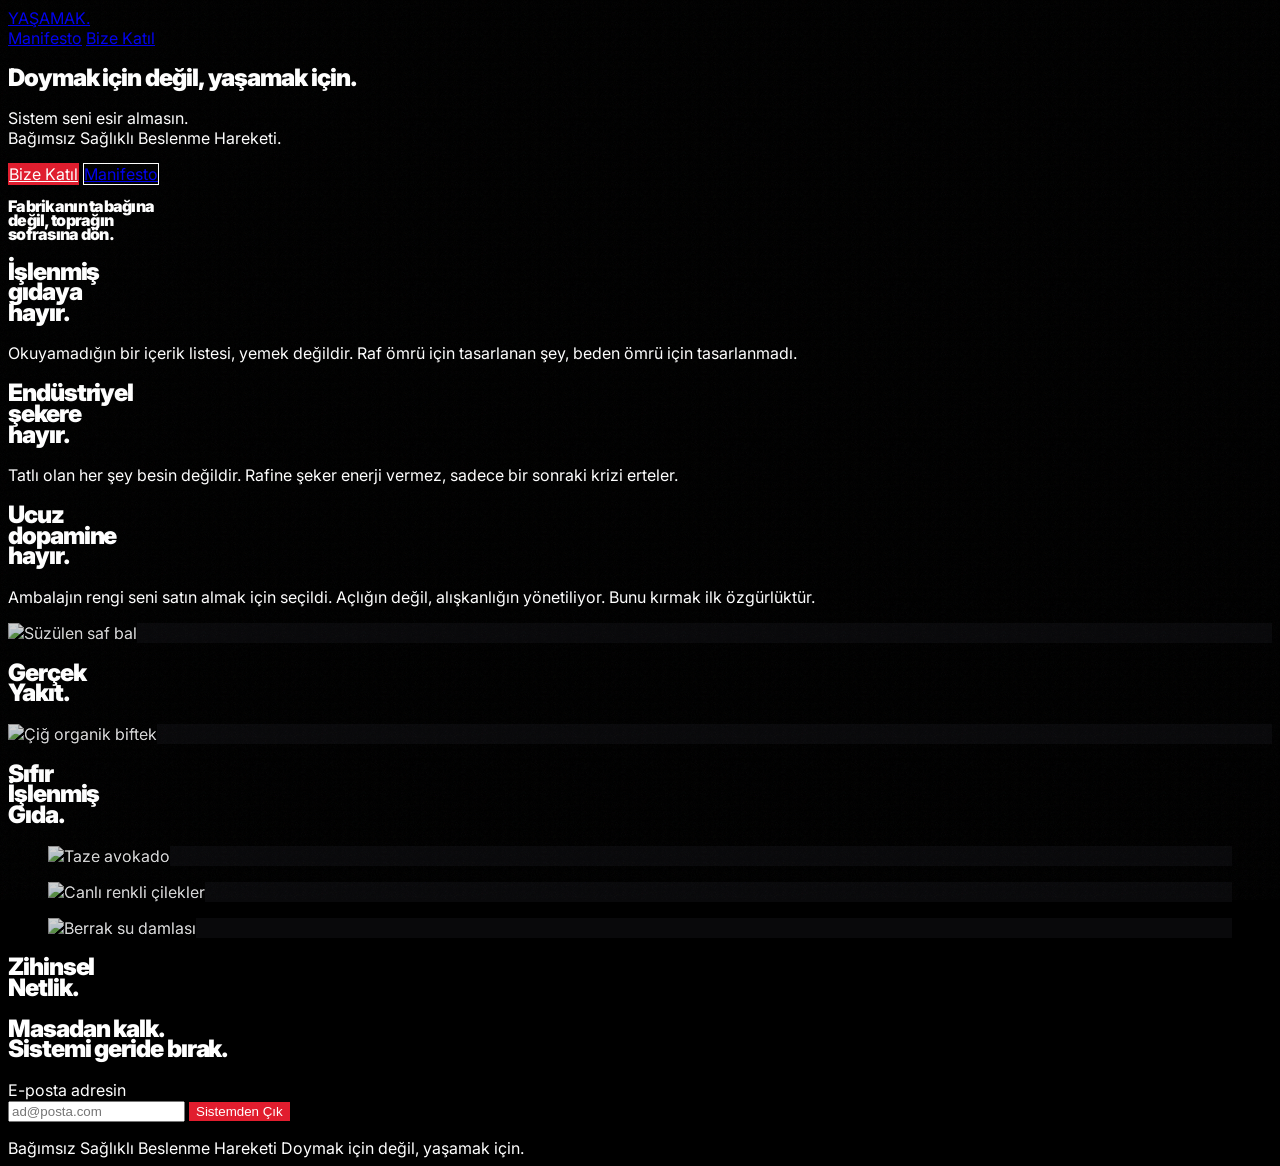
==== index.html @ e39e5e5e "Add files via upload" ====
<!DOCTYPE html>
<html lang="tr" class="scroll-smooth">
<head>
<meta charset="UTF-8">
<meta name="viewport" content="width=device-width, initial-scale=1">
<title>Doymak İçin Değil, Yaşamak İçin — Bağımsız Sağlıklı Beslenme Hareketi</title>
<meta name="description" content="Sistem seni esir almasın. Bağımsız Sağlıklı Beslenme Hareketi.">
<meta name="theme-color" content="#000000">
<script src="https://cdn.tailwindcss.com/3.4.17"></script>
<script src="https://cdnjs.cloudflare.com/ajax/libs/gsap/3.12.5/gsap.min.js"></script>
<script src="https://cdnjs.cloudflare.com/ajax/libs/gsap/3.12.5/ScrollTrigger.min.js"></script>
<script>
tailwind.config = { theme: { extend: {
  colors: { ink: '#000', line: '#18181b', blood: '#e11d2e' },
  fontFamily: { sans: ['Inter', 'system-ui', '-apple-system', 'Segoe UI', 'Helvetica Neue', 'Arial', 'sans-serif'] }
}}};
</script>
<link rel="preconnect" href="https://fonts.googleapis.com">
<link href="https://fonts.googleapis.com/css2?family=Inter:wght@400;500;800;900&display=swap" rel="stylesheet">
<style>
  html { background:#000; }
  body { background:#000; color:#fff; font-family:Inter,system-ui,sans-serif; -webkit-font-smoothing:antialiased; }
  ::selection { background:#e11d2e; color:#fff; }
  .display { font-weight:900; letter-spacing:-0.045em; line-height:.86; }
  .shot { filter:contrast(1.25) saturate(.6) brightness(.82); background:#09090b; }
  .shot-wrap { overflow:hidden; background:#09090b; }
  .btn { border:1px solid #fff; transition:background .2s,color .2s,border-color .2s; }
  .btn:hover { background:#fff; color:#000; }
  .btn-red { background:#e11d2e; border-color:#e11d2e; color:#fff; }
  .btn-red:hover { background:#fff; border-color:#fff; color:#000; }
  :focus-visible { outline:2px solid #e11d2e; outline-offset:3px; }
  .grain::after { content:""; position:fixed; inset:0; pointer-events:none; opacity:.05; z-index:50;
    background-image:url("data:image/svg+xml,%3Csvg xmlns='http://www.w3.org/2000/svg' width='160' height='160'%3E%3Cfilter id='n'%3E%3CfeTurbulence baseFrequency='.9' numOctaves='2'/%3E%3C/filter%3E%3Crect width='100%25' height='100%25' filter='url(%23n)'/%3E%3C/svg%3E"); }
  @media (prefers-reduced-motion:reduce){ html{scroll-behavior:auto} }
</style>
</head>
<body class="grain antialiased">

<header class="fixed top-0 inset-x-0 z-40 flex items-center justify-between px-5 md:px-10 py-5 mix-blend-difference">
  <a href="#top" class="font-black tracking-tighter text-lg">YAŞAMAK<span class="text-blood">.</span></a>
  <nav class="flex gap-6 text-sm font-medium tracking-wide">
    <a href="#manifesto" class="hover:text-blood transition-colors">Manifesto</a>
    <a href="#katil" class="hover:text-blood transition-colors">Bize Katıl</a>
  </nav>
</header>

<main id="top">

<!-- HERO -->
<section class="min-h-[100svh] flex flex-col justify-end px-5 md:px-10 pb-10 md:pb-16 pt-32 border-b border-line">
  <h1 class="display text-[17vw] md:text-[11.5vw] uppercase" aria-label="Doymak için değil, yaşamak için.">
    <span class="block overflow-hidden"><span class="hero-line block">Doymak</span></span>
    <span class="block overflow-hidden"><span class="hero-line block">için değil,</span></span>
    <span class="block overflow-hidden"><span class="hero-line block text-blood">yaşamak</span></span>
    <span class="block overflow-hidden"><span class="hero-line block">için.</span></span>
  </h1>
  <div class="mt-12 md:mt-16 grid md:grid-cols-12 gap-8 items-end hero-sub">
    <p class="md:col-span-6 text-lg md:text-2xl font-medium leading-tight tracking-tight text-zinc-300 max-w-xl">
      Sistem seni esir almasın.<br>Bağımsız Sağlıklı Beslenme Hareketi.
    </p>
    <div class="md:col-span-6 md:justify-self-end flex gap-3">
      <a href="#katil" class="btn btn-red px-7 py-4 text-sm font-bold tracking-wide">Bize Katıl</a>
      <a href="#manifesto" class="btn px-7 py-4 text-sm font-bold tracking-wide">Manifesto</a>
    </div>
  </div>
</section>

<!-- MANIFESTO -->
<section id="manifesto" class="px-5 md:px-10 py-24 md:py-40 border-b border-line">
  <p class="reveal display text-[11vw] md:text-[7vw] uppercase max-w-6xl">
    Fabrikanın tabağına<br>değil, toprağın<br>sofrasına dön.
  </p>

  <div class="mt-24 md:mt-40 grid md:grid-cols-3 border-t border-line">
    <article class="reveal py-10 md:pr-10 md:border-r border-line">
      <h2 class="display text-5xl md:text-6xl uppercase">İşlenmiş<br>gıdaya<br>hayır.</h2>
      <p class="mt-8 text-zinc-400 leading-relaxed max-w-sm">Okuyamadığın bir içerik listesi, yemek değildir. Raf ömrü için tasarlanan şey, beden ömrü için tasarlanmadı.</p>
    </article>
    <article class="reveal py-10 md:px-10 md:border-r border-t md:border-t-0 border-line">
      <h2 class="display text-5xl md:text-6xl uppercase">Endüstriyel<br>şekere<br>hayır.</h2>
      <p class="mt-8 text-zinc-400 leading-relaxed max-w-sm">Tatlı olan her şey besin değildir. Rafine şeker enerji vermez, sadece bir sonraki krizi erteler.</p>
    </article>
    <article class="reveal py-10 md:pl-10 border-t md:border-t-0 border-line">
      <h2 class="display text-5xl md:text-6xl uppercase">Ucuz<br>dopamine<br>hayır.</h2>
      <p class="mt-8 text-zinc-400 leading-relaxed max-w-sm">Ambalajın rengi seni satın almak için seçildi. Açlığın değil, alışkanlığın yönetiliyor. Bunu kırmak ilk özgürlüktür.</p>
    </article>
  </div>
</section>

<!-- GALLERY -->
<section aria-label="Galeri" class="border-b border-line overflow-hidden">

  <div class="gal relative h-[100svh] md:h-[120vh]">
    <div class="shot-wrap absolute inset-0"><img class="shot gal-img w-full h-[115%] object-cover" loading="lazy" alt="Süzülen saf bal" src="https://images.unsplash.com/photo-1587049352846-4a222e784d38?auto=format&fit=crop&w=2000&q=80"></div>
    <div class="absolute inset-0 bg-gradient-to-t from-black via-black/10 to-black/40"></div>
    <h2 class="gal-text display absolute left-5 md:left-10 bottom-10 md:bottom-16 text-[16vw] md:text-[10vw] uppercase">Gerçek<br>Yakıt.</h2>
  </div>

  <div class="gal relative h-[100svh] md:h-[120vh] border-t border-line">
    <div class="shot-wrap absolute inset-0"><img class="shot gal-img w-full h-[115%] object-cover" loading="lazy" alt="Çiğ organik biftek" src="https://images.unsplash.com/photo-1600891964092-4316c288032e?auto=format&fit=crop&w=2000&q=80"></div>
    <div class="absolute inset-0 bg-gradient-to-t from-black via-black/10 to-black/40"></div>
    <h2 class="gal-text display absolute right-5 md:right-10 bottom-10 md:bottom-16 text-right text-[16vw] md:text-[10vw] uppercase">Sıfır<br>İşlenmiş<br><span class="text-blood">Gıda.</span></h2>
  </div>

  <div class="grid md:grid-cols-3 border-t border-line">
    <figure class="shot-wrap relative h-[70svh] md:h-[90vh]">
      <img class="shot gal-img w-full h-[115%] object-cover" loading="lazy" alt="Taze avokado" src="https://images.unsplash.com/photo-1523049673857-eb18f1d7b578?auto=format&fit=crop&w=1200&q=80">
    </figure>
    <figure class="shot-wrap relative h-[70svh] md:h-[90vh] border-t md:border-t-0 md:border-x border-line">
      <img class="shot gal-img w-full h-[115%] object-cover" loading="lazy" alt="Canlı renkli çilekler" src="https://images.unsplash.com/photo-1464965911861-746a04b4bca6?auto=format&fit=crop&w=1200&q=80">
    </figure>
    <figure class="shot-wrap relative h-[70svh] md:h-[90vh] border-t md:border-t-0 border-line">
      <img class="shot gal-img w-full h-[115%] object-cover" loading="lazy" alt="Berrak su damlası" src="https://images.unsplash.com/photo-1548839140-29a749e1cf4d?auto=format&fit=crop&w=1200&q=80">
    </figure>
  </div>

  <div class="px-5 md:px-10 py-24 md:py-40 border-t border-line">
    <h2 class="reveal display text-[16vw] md:text-[10vw] uppercase">Zihinsel<br>Netlik<span class="text-blood">.</span></h2>
  </div>
</section>

<!-- JOIN -->
<section id="katil" class="px-5 md:px-10 py-24 md:py-44">
  <h2 class="reveal display text-[13vw] md:text-[8vw] uppercase max-w-5xl">Masadan kalk.<br>Sistemi geride bırak.</h2>
  <form id="join" class="reveal mt-16 md:mt-20 max-w-3xl" novalidate>
    <label for="email" class="block text-sm text-zinc-400 mb-3">E-posta adresin</label>
    <div class="flex flex-col md:flex-row border border-line focus-within:border-white transition-colors">
      <input id="email" name="email" type="email" required autocomplete="email" placeholder="ad@posta.com"
        class="flex-1 bg-black px-5 py-5 text-lg md:text-xl placeholder-zinc-700 outline-none min-w-0">
      <button type="submit" class="btn btn-red px-8 py-5 text-base font-black tracking-wide uppercase">Sistemden Çık</button>
    </div>
    <p id="msg" class="mt-4 text-sm min-h-[1.25rem] text-zinc-400" role="status" aria-live="polite"></p>
  </form>
</section>

</main>

<footer class="px-5 md:px-10 py-8 border-t border-line flex flex-col md:flex-row gap-2 justify-between text-sm text-zinc-500">
  <span>Bağımsız Sağlıklı Beslenme Hareketi</span>
  <span>Doymak için değil, yaşamak için.</span>
</footer>

<script>
(function () {
  var reduce = window.matchMedia('(prefers-reduced-motion: reduce)').matches;
  gsap.registerPlugin(ScrollTrigger);

  if (!reduce) {
    // Page-load moment: headline lines rise out of their masks
    gsap.set('.hero-line', { yPercent: 110 });
    gsap.set('.hero-sub', { opacity: 0, y: 24 });
    gsap.timeline({ defaults: { ease: 'power4.out' } })
      .to('.hero-line', { yPercent: 0, duration: 1.2, stagger: 0.12 })
      .to('.hero-sub', { opacity: 1, y: 0, duration: 0.9 }, '-=0.6');

    // Manifesto + form entrances
    gsap.utils.toArray('.reveal').forEach(function (el) {
      gsap.from(el, { opacity: 0, y: 60, duration: 1.1, ease: 'power3.out',
        scrollTrigger: { trigger: el, start: 'top 85%' } });
    });

    // Gallery: parallax on every image, clip-path reveal + floating text on big frames
    gsap.utils.toArray('.gal-img').forEach(function (img) {
      gsap.fromTo(img, { yPercent: -6 }, { yPercent: 6, ease: 'none',
        scrollTrigger: { trigger: img.parentElement, start: 'top bottom', end: 'bottom top', scrub: true } });
    });
    gsap.utils.toArray('.gal').forEach(function (g) {
      gsap.from(g.querySelector('.shot-wrap'), { clipPath: 'inset(18% 12% 18% 12%)', duration: 1.4, ease: 'power4.out',
        scrollTrigger: { trigger: g, start: 'top 75%' } });
      gsap.fromTo(g.querySelector('.gal-text'), { y: 140, opacity: 0 }, { y: -60, opacity: 1, ease: 'none',
        scrollTrigger: { trigger: g, start: 'top 40%', end: 'bottom 90%', scrub: 0.6 } });
    });
  }

  // Form (client-side only; wire to your endpoint, see comment)
  var form = document.getElementById('join'), msg = document.getElementById('msg'), email = document.getElementById('email');
  form.addEventListener('submit', function (e) {
    e.preventDefault();
    var v = email.value.trim();
    if (!/^[^\s@]+@[^\s@]+\.[^\s@]+$/.test(v)) {
      msg.style.color = '#e11d2e';
      msg.textContent = 'Geçerli bir e-posta adresi gir.';
      email.focus();
      return;
    }
    // TODO: send to your backend, e.g. fetch('https://formspree.io/f/XXXX', { method:'POST', headers:{'Accept':'application/json'}, body:new FormData(form) })
    msg.style.color = '#fff';
    msg.textContent = 'Kaydın alındı. Hareketin içindesin.';
    form.reset();
  });
})();
</script>
</body>
</html>
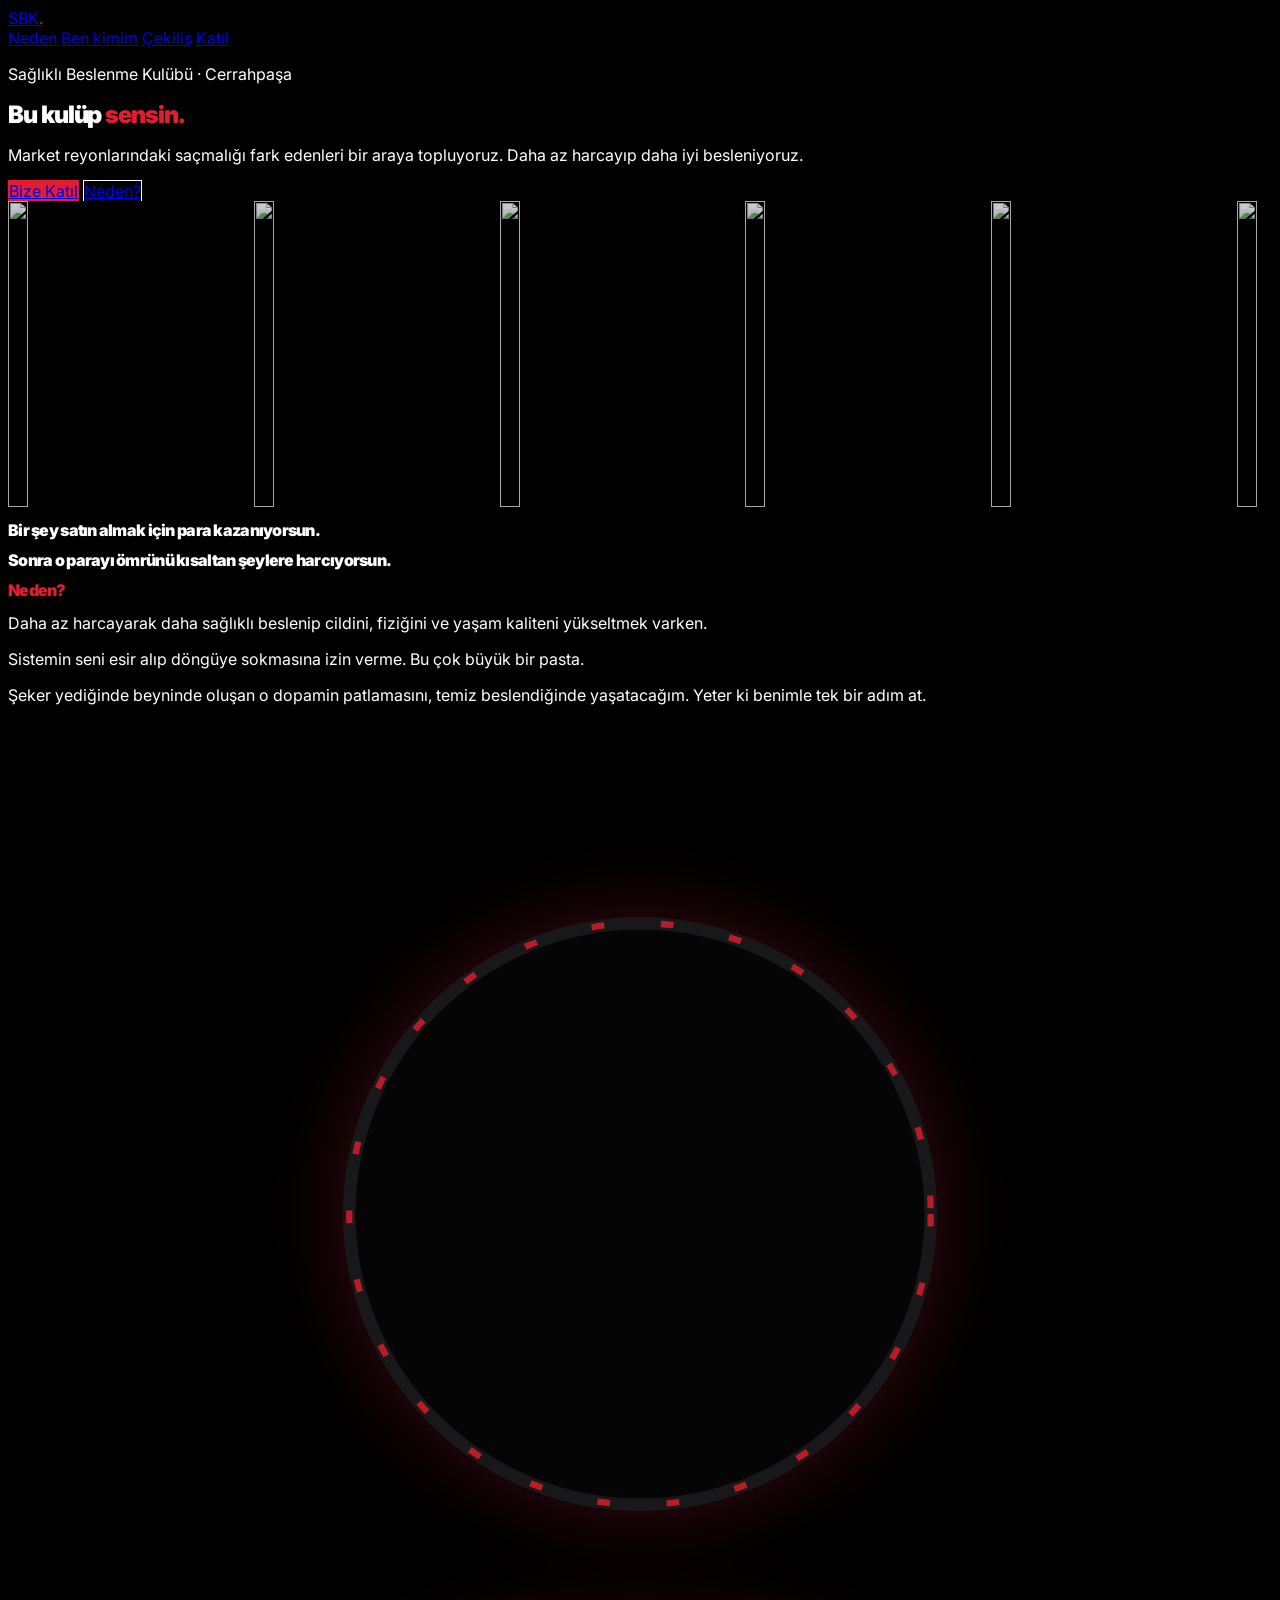
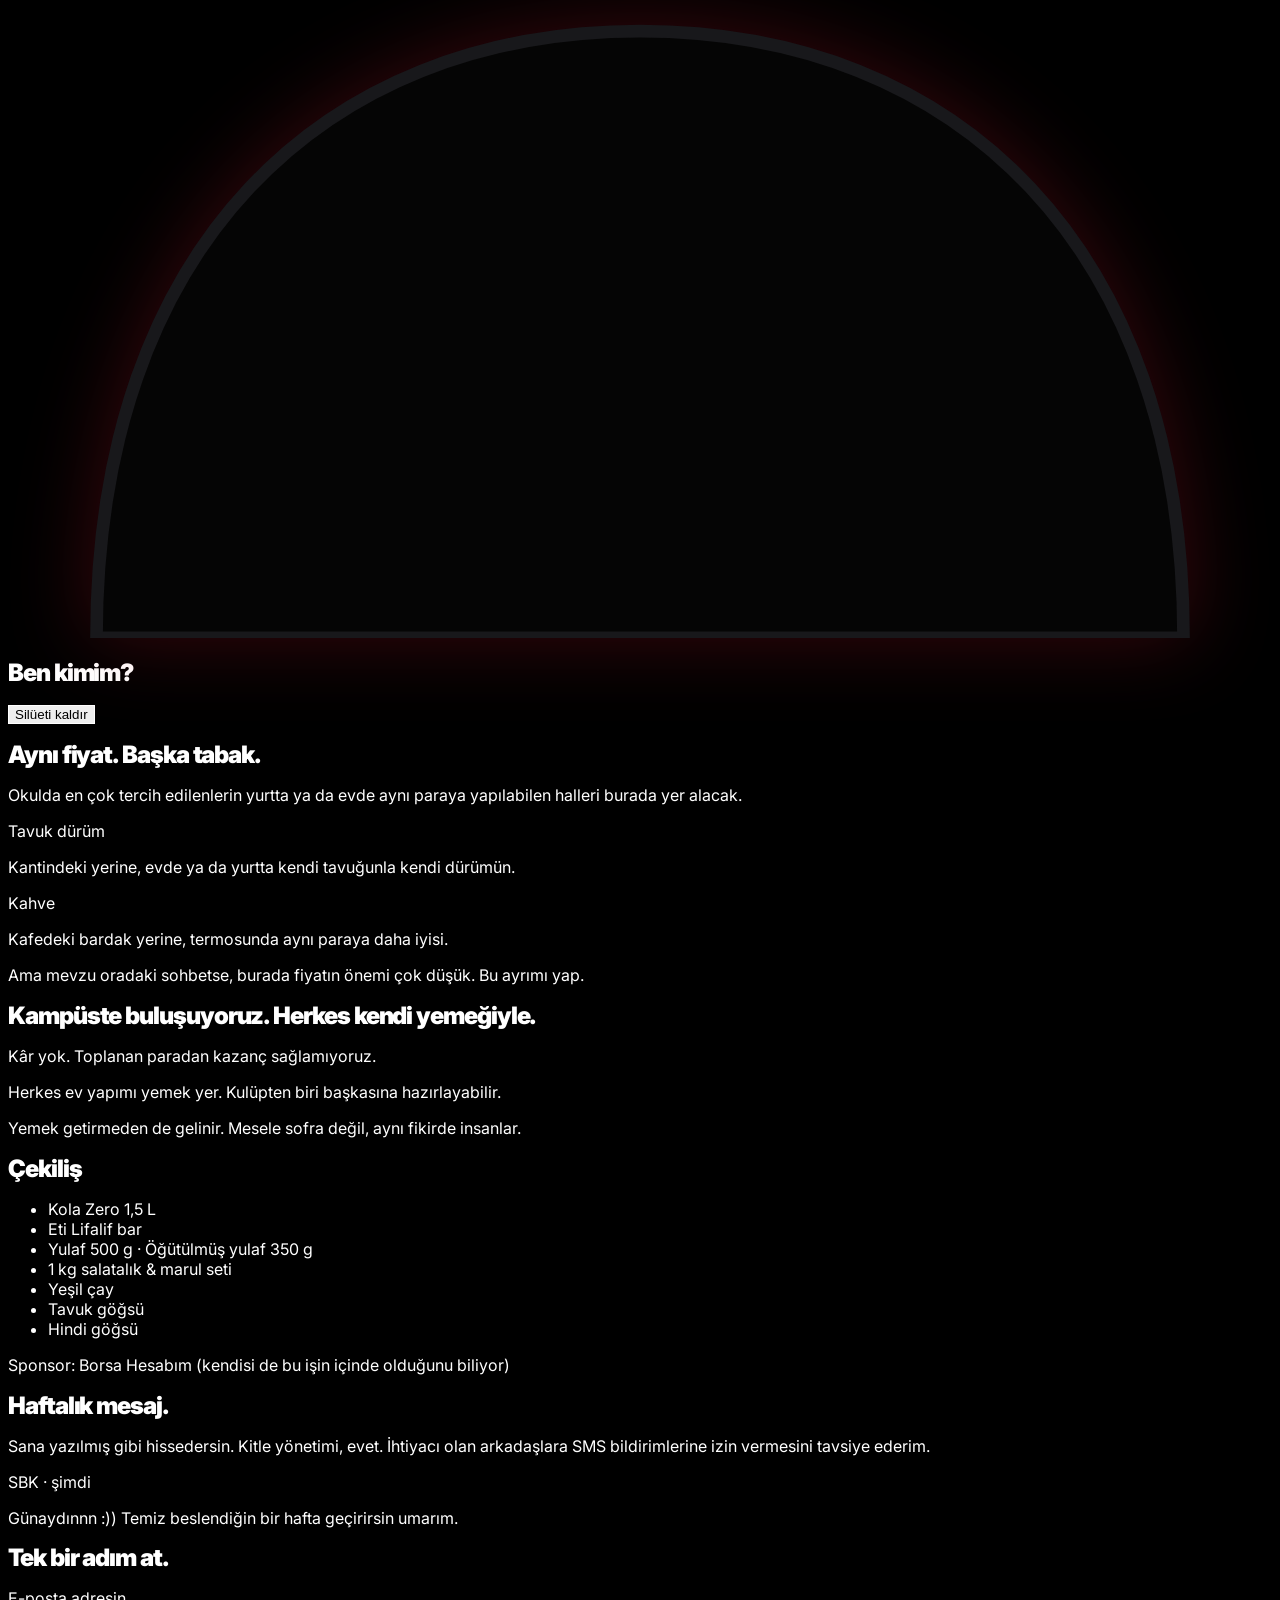
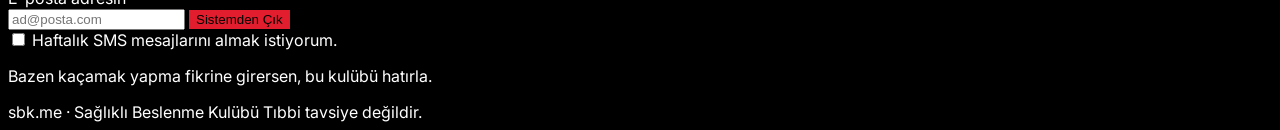
==== commit 086d6b84: "Add files via upload" ====
--- a/index.html
+++ b/index.html
@@ -3,190 +3,217 @@
 <head>
 <meta charset="UTF-8">
 <meta name="viewport" content="width=device-width, initial-scale=1">
-<title>Doymak İçin Değil, Yaşamak İçin — Bağımsız Sağlıklı Beslenme Hareketi</title>
-<meta name="description" content="Sistem seni esir almasın. Bağımsız Sağlıklı Beslenme Hareketi.">
+<title>SBK — Sağlıklı Beslenme Kulübü · Bu kulüp sensin</title>
+<meta name="description" content="Cerrahpaşa'da sağlıklı beslenen insanların kulübü. Market reyonlarındaki saçmalığı fark edenler burada buluşuyor.">
 <meta name="theme-color" content="#000000">
 <script src="https://cdn.tailwindcss.com/3.4.17"></script>
 <script src="https://cdnjs.cloudflare.com/ajax/libs/gsap/3.12.5/gsap.min.js"></script>
 <script src="https://cdnjs.cloudflare.com/ajax/libs/gsap/3.12.5/ScrollTrigger.min.js"></script>
-<script>
-tailwind.config = { theme: { extend: {
-  colors: { ink: '#000', line: '#18181b', blood: '#e11d2e' },
-  fontFamily: { sans: ['Inter', 'system-ui', '-apple-system', 'Segoe UI', 'Helvetica Neue', 'Arial', 'sans-serif'] }
-}}};
-</script>
 <link rel="preconnect" href="https://fonts.googleapis.com">
 <link href="https://fonts.googleapis.com/css2?family=Inter:wght@400;500;800;900&display=swap" rel="stylesheet">
 <style>
-  html { background:#000; }
-  body { background:#000; color:#fff; font-family:Inter,system-ui,sans-serif; -webkit-font-smoothing:antialiased; }
-  ::selection { background:#e11d2e; color:#fff; }
-  .display { font-weight:900; letter-spacing:-0.045em; line-height:.86; }
-  .shot { filter:contrast(1.25) saturate(.6) brightness(.82); background:#09090b; }
-  .shot-wrap { overflow:hidden; background:#09090b; }
-  .btn { border:1px solid #fff; transition:background .2s,color .2s,border-color .2s; }
-  .btn:hover { background:#fff; color:#000; }
-  .btn-red { background:#e11d2e; border-color:#e11d2e; color:#fff; }
-  .btn-red:hover { background:#fff; border-color:#fff; color:#000; }
-  :focus-visible { outline:2px solid #e11d2e; outline-offset:3px; }
-  .grain::after { content:""; position:fixed; inset:0; pointer-events:none; opacity:.05; z-index:50;
-    background-image:url("data:image/svg+xml,%3Csvg xmlns='http://www.w3.org/2000/svg' width='160' height='160'%3E%3Cfilter id='n'%3E%3CfeTurbulence baseFrequency='.9' numOctaves='2'/%3E%3C/filter%3E%3Crect width='100%25' height='100%25' filter='url(%23n)'/%3E%3C/svg%3E"); }
-  @media (prefers-reduced-motion:reduce){ html{scroll-behavior:auto} }
+  html,body{background:#000}
+  body{color:#fff;font-family:Inter,system-ui,-apple-system,"Segoe UI",Arial,sans-serif;-webkit-font-smoothing:antialiased}
+  ::selection{background:#e11d2e;color:#fff}
+  .display{font-weight:900;letter-spacing:-.045em;line-height:.88}
+  .bd{border-color:#18181b}
+  .shot{filter:contrast(1.25) saturate(.6) brightness(.8);background:#09090b}
+  .btn{border:1px solid #fff;transition:background .2s,color .2s,border-color .2s}
+  .btn:hover{background:#fff;color:#000}
+  .btn-red{background:#e11d2e;border-color:#e11d2e}
+  .btn-red:hover{background:#fff;border-color:#fff;color:#000}
+  :focus-visible{outline:2px solid #e11d2e;outline-offset:3px}
+  .belt{display:flex;width:max-content;animation:belt 48s linear infinite}
+  @keyframes belt{to{transform:translateX(-50%)}}
+  .belt img{height:34vh;width:auto;aspect-ratio:4/5;object-fit:cover;margin-right:1px}
+  .sil{filter:drop-shadow(0 0 40px rgba(225,29,46,.25));transition:filter .6s,opacity .6s}
+  .on .sil{filter:drop-shadow(0 0 60px rgba(225,29,46,.6))}
+  .secret{max-height:0;opacity:0;overflow:hidden;transition:max-height .9s ease,opacity .9s ease}
+  .on .secret{max-height:900px;opacity:1}
+  @media (prefers-reduced-motion:reduce){.belt{animation:none}html{scroll-behavior:auto}}
 </style>
 </head>
-<body class="grain antialiased">
+<body>
 
 <header class="fixed top-0 inset-x-0 z-40 flex items-center justify-between px-5 md:px-10 py-5 mix-blend-difference">
-  <a href="#top" class="font-black tracking-tighter text-lg">YAŞAMAK<span class="text-blood">.</span></a>
-  <nav class="flex gap-6 text-sm font-medium tracking-wide">
-    <a href="#manifesto" class="hover:text-blood transition-colors">Manifesto</a>
-    <a href="#katil" class="hover:text-blood transition-colors">Bize Katıl</a>
+  <a href="#top" class="font-black tracking-tighter text-lg">SBK<span style="color:#e11d2e">.</span></a>
+  <nav class="flex gap-5 md:gap-8 text-sm font-medium">
+    <a href="#neden" class="hover:text-[#e11d2e] transition-colors">Neden</a>
+    <a href="#kimim" class="hover:text-[#e11d2e] transition-colors">Ben kimim</a>
+    <a href="#cekilis" class="hover:text-[#e11d2e] transition-colors">Çekiliş</a>
+    <a href="#katil" class="hover:text-[#e11d2e] transition-colors">Katıl</a>
   </nav>
 </header>
 
 <main id="top">
 
 <!-- HERO -->
-<section class="min-h-[100svh] flex flex-col justify-end px-5 md:px-10 pb-10 md:pb-16 pt-32 border-b border-line">
-  <h1 class="display text-[17vw] md:text-[11.5vw] uppercase" aria-label="Doymak için değil, yaşamak için.">
-    <span class="block overflow-hidden"><span class="hero-line block">Doymak</span></span>
-    <span class="block overflow-hidden"><span class="hero-line block">için değil,</span></span>
-    <span class="block overflow-hidden"><span class="hero-line block text-blood">yaşamak</span></span>
-    <span class="block overflow-hidden"><span class="hero-line block">için.</span></span>
+<section class="min-h-[100svh] flex flex-col justify-end px-5 md:px-10 pt-32 pb-8 border-b bd">
+  <p class="text-zinc-400 text-base md:text-xl font-medium mb-6 hero-in">Sağlıklı Beslenme Kulübü · Cerrahpaşa</p>
+  <h1 class="display text-[19vw] md:text-[13vw] uppercase" aria-label="Bu kulüp sensin.">
+    <span class="block overflow-hidden"><span class="hl block">Bu kulüp</span></span>
+    <span class="block overflow-hidden"><span class="hl block" style="color:#e11d2e">sensin.</span></span>
   </h1>
-  <div class="mt-12 md:mt-16 grid md:grid-cols-12 gap-8 items-end hero-sub">
-    <p class="md:col-span-6 text-lg md:text-2xl font-medium leading-tight tracking-tight text-zinc-300 max-w-xl">
-      Sistem seni esir almasın.<br>Bağımsız Sağlıklı Beslenme Hareketi.
-    </p>
+  <div class="mt-10 md:mt-14 grid md:grid-cols-12 gap-8 items-end hero-in">
+    <p class="md:col-span-6 text-lg md:text-2xl font-medium leading-tight tracking-tight text-zinc-300 max-w-xl">Market reyonlarındaki saçmalığı fark edenleri bir araya topluyoruz. Daha az harcayıp daha iyi besleniyoruz.</p>
     <div class="md:col-span-6 md:justify-self-end flex gap-3">
-      <a href="#katil" class="btn btn-red px-7 py-4 text-sm font-bold tracking-wide">Bize Katıl</a>
-      <a href="#manifesto" class="btn px-7 py-4 text-sm font-bold tracking-wide">Manifesto</a>
-    </div>
-  </div>
-</section>
-
-<!-- MANIFESTO -->
-<section id="manifesto" class="px-5 md:px-10 py-24 md:py-40 border-b border-line">
-  <p class="reveal display text-[11vw] md:text-[7vw] uppercase max-w-6xl">
-    Fabrikanın tabağına<br>değil, toprağın<br>sofrasına dön.
-  </p>
-
-  <div class="mt-24 md:mt-40 grid md:grid-cols-3 border-t border-line">
-    <article class="reveal py-10 md:pr-10 md:border-r border-line">
-      <h2 class="display text-5xl md:text-6xl uppercase">İşlenmiş<br>gıdaya<br>hayır.</h2>
-      <p class="mt-8 text-zinc-400 leading-relaxed max-w-sm">Okuyamadığın bir içerik listesi, yemek değildir. Raf ömrü için tasarlanan şey, beden ömrü için tasarlanmadı.</p>
-    </article>
-    <article class="reveal py-10 md:px-10 md:border-r border-t md:border-t-0 border-line">
-      <h2 class="display text-5xl md:text-6xl uppercase">Endüstriyel<br>şekere<br>hayır.</h2>
-      <p class="mt-8 text-zinc-400 leading-relaxed max-w-sm">Tatlı olan her şey besin değildir. Rafine şeker enerji vermez, sadece bir sonraki krizi erteler.</p>
-    </article>
-    <article class="reveal py-10 md:pl-10 border-t md:border-t-0 border-line">
-      <h2 class="display text-5xl md:text-6xl uppercase">Ucuz<br>dopamine<br>hayır.</h2>
-      <p class="mt-8 text-zinc-400 leading-relaxed max-w-sm">Ambalajın rengi seni satın almak için seçildi. Açlığın değil, alışkanlığın yönetiliyor. Bunu kırmak ilk özgürlüktür.</p>
-    </article>
-  </div>
-</section>
-
-<!-- GALLERY -->
-<section aria-label="Galeri" class="border-b border-line overflow-hidden">
-
-  <div class="gal relative h-[100svh] md:h-[120vh]">
-    <div class="shot-wrap absolute inset-0"><img class="shot gal-img w-full h-[115%] object-cover" loading="lazy" alt="Süzülen saf bal" src="https://images.unsplash.com/photo-1587049352846-4a222e784d38?auto=format&fit=crop&w=2000&q=80"></div>
-    <div class="absolute inset-0 bg-gradient-to-t from-black via-black/10 to-black/40"></div>
-    <h2 class="gal-text display absolute left-5 md:left-10 bottom-10 md:bottom-16 text-[16vw] md:text-[10vw] uppercase">Gerçek<br>Yakıt.</h2>
-  </div>
-
-  <div class="gal relative h-[100svh] md:h-[120vh] border-t border-line">
-    <div class="shot-wrap absolute inset-0"><img class="shot gal-img w-full h-[115%] object-cover" loading="lazy" alt="Çiğ organik biftek" src="https://images.unsplash.com/photo-1600891964092-4316c288032e?auto=format&fit=crop&w=2000&q=80"></div>
-    <div class="absolute inset-0 bg-gradient-to-t from-black via-black/10 to-black/40"></div>
-    <h2 class="gal-text display absolute right-5 md:right-10 bottom-10 md:bottom-16 text-right text-[16vw] md:text-[10vw] uppercase">Sıfır<br>İşlenmiş<br><span class="text-blood">Gıda.</span></h2>
-  </div>
-
-  <div class="grid md:grid-cols-3 border-t border-line">
-    <figure class="shot-wrap relative h-[70svh] md:h-[90vh]">
-      <img class="shot gal-img w-full h-[115%] object-cover" loading="lazy" alt="Taze avokado" src="https://images.unsplash.com/photo-1523049673857-eb18f1d7b578?auto=format&fit=crop&w=1200&q=80">
-    </figure>
-    <figure class="shot-wrap relative h-[70svh] md:h-[90vh] border-t md:border-t-0 md:border-x border-line">
-      <img class="shot gal-img w-full h-[115%] object-cover" loading="lazy" alt="Canlı renkli çilekler" src="https://images.unsplash.com/photo-1464965911861-746a04b4bca6?auto=format&fit=crop&w=1200&q=80">
-    </figure>
-    <figure class="shot-wrap relative h-[70svh] md:h-[90vh] border-t md:border-t-0 border-line">
-      <img class="shot gal-img w-full h-[115%] object-cover" loading="lazy" alt="Berrak su damlası" src="https://images.unsplash.com/photo-1548839140-29a749e1cf4d?auto=format&fit=crop&w=1200&q=80">
-    </figure>
-  </div>
-
-  <div class="px-5 md:px-10 py-24 md:py-40 border-t border-line">
-    <h2 class="reveal display text-[16vw] md:text-[10vw] uppercase">Zihinsel<br>Netlik<span class="text-blood">.</span></h2>
-  </div>
-</section>
-
-<!-- JOIN -->
+      <a href="#katil" class="btn btn-red px-7 py-4 text-sm font-bold">Bize Katıl</a>
+      <a href="#neden" class="btn px-7 py-4 text-sm font-bold">Neden?</a>
+    </div>
+  </div>
+</section>
+
+<!-- BELT: sağlıklı şeyler gelip geçer -->
+<section aria-hidden="true" class="overflow-hidden border-b bd">
+  <div class="belt">
+    <script>
+      (function(){
+        var u=["photo-1587049352846-4a222e784d38","photo-1523049673857-eb18f1d7b578","photo-1464965911861-746a04b4bca6","photo-1600891964092-4316c288032e","photo-1548839140-29a749e1cf4d"];
+        var h="";for(var i=0;i<2;i++)u.forEach(function(x){h+='<img class="shot" loading="lazy" alt="" src="https://images.unsplash.com/'+x+'?auto=format&fit=crop&w=600&q=70">'});
+        document.currentScript.insertAdjacentHTML("afterend",h+h);
+      })();
+    </script>
+  </div>
+</section>
+
+<!-- NEDEN -->
+<section id="neden" class="px-5 md:px-10 py-24 md:py-40 border-b bd">
+  <div class="max-w-6xl space-y-10 md:space-y-16">
+    <p class="rv display text-[10vw] md:text-[6vw] uppercase">Bir şey satın almak için para kazanıyorsun.</p>
+    <p class="rv display text-[10vw] md:text-[6vw] uppercase text-zinc-500">Sonra o parayı ömrünü kısaltan şeylere harcıyorsun.</p>
+    <p class="rv display text-[22vw] md:text-[14vw] uppercase" style="color:#e11d2e">Neden?</p>
+  </div>
+  <div class="mt-24 md:mt-36 grid md:grid-cols-12 gap-10 border-t bd pt-10">
+    <p class="rv md:col-span-6 text-xl md:text-3xl font-bold tracking-tight leading-tight">Daha az harcayarak daha sağlıklı beslenip cildini, fiziğini ve yaşam kaliteni yükseltmek varken.</p>
+    <div class="rv md:col-span-5 md:col-start-8 text-zinc-400 leading-relaxed space-y-5">
+      <p>Sistemin seni esir alıp döngüye sokmasına izin verme. Bu çok büyük bir pasta.</p>
+      <p>Şeker yediğinde beyninde oluşan o dopamin patlamasını, temiz beslendiğinde yaşatacağım. Yeter ki benimle tek bir adım at.</p>
+    </div>
+  </div>
+</section>
+
+<!-- BEN KİMİM -->
+<section id="kimim" class="px-5 md:px-10 py-24 md:py-40 border-b bd">
+  <div id="who" class="grid md:grid-cols-12 gap-10 items-center">
+    <div class="md:col-span-5">
+      <svg class="sil w-full max-w-sm mx-auto" viewBox="0 0 200 240" role="img" aria-label="Silüet">
+        <circle cx="100" cy="78" r="46" fill="#050505" stroke="#18181b" stroke-width="2"/>
+        <path d="M14 240c0-62 36-96 86-96s86 34 86 96z" fill="#050505" stroke="#18181b" stroke-width="2"/>
+        <circle cx="100" cy="78" r="46" fill="none" stroke="#e11d2e" stroke-width="1" stroke-dasharray="2 9" opacity=".8"/>
+      </svg>
+    </div>
+    <div class="md:col-span-7">
+      <h2 class="display text-[16vw] md:text-[8vw] uppercase">Ben kimim?</h2>
+      <button id="whoBtn" aria-expanded="false" aria-controls="secret" class="btn mt-8 px-7 py-4 text-sm font-bold">Silüeti kaldır</button>
+      <div id="secret" class="secret">
+        <div class="pt-10 space-y-6 max-w-xl">
+          <p class="text-2xl md:text-4xl font-black tracking-tight leading-tight">Önemi yok. Ben sen, o. Bu kulüp sensin.</p>
+          <p class="text-zinc-400 leading-relaxed">Ben PT, diyetisyen ya da doktor değilim (belki). İsmimin bu kulüpte önemi yok. Bugün SBK bir isim, ama fikir her zaman kalacak; tıpkı mezun olduktan sonra da seninle kalacağı gibi.</p>
+          <div class="grid grid-cols-2 border-t bd pt-6 gap-6 text-sm">
+            <div><p class="font-bold mb-2">Yaptığımız</p><p class="text-zinc-400 leading-relaxed">Site, sosyal medya, öğrenci işleri, organizasyon ve sponsorluk: hepsi tek kişide. Buluşturmak, hatırlatmak, çekiliş yapmak.</p></div>
+            <div><p class="font-bold mb-2">Yapmadığımız</p><p class="text-zinc-400 leading-relaxed">Diyet listesi satmak, reçete yazmak, tıbbi tavsiye vermek. Fikir paylaşıyoruz, tedavi değil.</p></div>
+          </div>
+        </div>
+      </div>
+    </div>
+  </div>
+</section>
+
+<!-- FİYAT AYRIMI -->
+<section class="px-5 md:px-10 py-24 md:py-40 border-b bd">
+  <h2 class="rv display text-[12vw] md:text-[7vw] uppercase max-w-5xl">Aynı fiyat. Başka tabak.</h2>
+  <p class="rv mt-8 text-zinc-400 text-lg max-w-xl leading-relaxed">Okulda en çok tercih edilenlerin yurtta ya da evde aynı paraya yapılabilen halleri burada yer alacak.</p>
+  <div class="mt-16 border-t bd">
+    <div class="rv grid grid-cols-12 gap-4 py-8 border-b bd items-baseline"><p class="col-span-12 md:col-span-3 text-3xl md:text-5xl font-black tracking-tighter">Tavuk dürüm</p><p class="col-span-12 md:col-span-9 text-zinc-400 md:text-xl">Kantindeki yerine, evde ya da yurtta kendi tavuğunla kendi dürümün.</p></div>
+    <div class="rv grid grid-cols-12 gap-4 py-8 border-b bd items-baseline"><p class="col-span-12 md:col-span-3 text-3xl md:text-5xl font-black tracking-tighter">Kahve</p><p class="col-span-12 md:col-span-9 text-zinc-400 md:text-xl">Kafedeki bardak yerine, termosunda aynı paraya daha iyisi.</p></div>
+  </div>
+  <p class="rv mt-12 text-xl md:text-3xl font-bold tracking-tight max-w-3xl leading-tight">Ama mevzu oradaki sohbetse, burada fiyatın önemi çok düşük. <span class="text-zinc-500">Bu ayrımı yap.</span></p>
+</section>
+
+<!-- ETKİNLİK -->
+<section class="px-5 md:px-10 py-24 md:py-40 border-b bd">
+  <h2 class="rv display text-[12vw] md:text-[7vw] uppercase max-w-5xl">Kampüste buluşuyoruz. Herkes kendi yemeğiyle.</h2>
+  <div class="mt-14 grid md:grid-cols-3 border-t bd">
+    <p class="rv py-8 md:pr-8 md:border-r bd text-zinc-300 leading-relaxed">Kâr yok. Toplanan paradan kazanç sağlamıyoruz.</p>
+    <p class="rv py-8 md:px-8 md:border-r bd border-t md:border-t-0 text-zinc-300 leading-relaxed">Herkes ev yapımı yemek yer. Kulüpten biri başkasına hazırlayabilir.</p>
+    <p class="rv py-8 md:pl-8 border-t md:border-t-0 bd text-zinc-300 leading-relaxed">Yemek getirmeden de gelinir. Mesele sofra değil, aynı fikirde insanlar.</p>
+  </div>
+</section>
+
+<!-- ÇEKİLİŞ -->
+<section id="cekilis" class="px-5 md:px-10 py-24 md:py-40 border-b bd">
+  <h2 class="rv display text-[20vw] md:text-[11vw] uppercase">Çekiliş</h2>
+  <ul class="mt-14 border-t bd text-2xl md:text-4xl font-black tracking-tighter">
+    <li class="rv py-5 border-b bd">Kola Zero 1,5 L</li>
+    <li class="rv py-5 border-b bd">Eti Lifalif bar</li>
+    <li class="rv py-5 border-b bd">Yulaf 500 g · Öğütülmüş yulaf 350 g</li>
+    <li class="rv py-5 border-b bd">1 kg salatalık &amp; marul seti</li>
+    <li class="rv py-5 border-b bd">Yeşil çay</li>
+    <li class="rv py-5 border-b bd">Tavuk göğsü</li>
+    <li class="rv py-5 border-b bd">Hindi göğsü</li>
+  </ul>
+  <p class="rv mt-10 text-zinc-400">Sponsor: <span class="text-white font-bold">Borsa Hesabım</span> <span class="text-zinc-600">(kendisi de bu işin içinde olduğunu biliyor)</span></p>
+</section>
+
+<!-- SMS -->
+<section class="px-5 md:px-10 py-24 md:py-40 border-b bd">
+  <div class="grid md:grid-cols-12 gap-12 items-start">
+    <div class="md:col-span-6">
+      <h2 class="rv display text-[12vw] md:text-[6.5vw] uppercase">Haftalık mesaj.</h2>
+      <p class="rv mt-8 text-zinc-400 leading-relaxed max-w-md">Sana yazılmış gibi hissedersin. Kitle yönetimi, evet. İhtiyacı olan arkadaşlara SMS bildirimlerine izin vermesini tavsiye ederim.</p>
+    </div>
+    <div class="rv md:col-span-5 md:col-start-8 border bd p-6 md:p-8">
+      <p class="text-zinc-500 text-sm mb-4">SBK · şimdi</p>
+      <p id="sms" class="text-xl md:text-2xl font-bold tracking-tight leading-snug">Günaydınnn :)) Temiz beslendiğin bir hafta geçirirsin umarım.<span class="inline-block w-[2px] h-6 align-middle ml-1 animate-pulse" style="background:#e11d2e"></span></p>
+    </div>
+  </div>
+</section>
+
+<!-- KATIL -->
 <section id="katil" class="px-5 md:px-10 py-24 md:py-44">
-  <h2 class="reveal display text-[13vw] md:text-[8vw] uppercase max-w-5xl">Masadan kalk.<br>Sistemi geride bırak.</h2>
-  <form id="join" class="reveal mt-16 md:mt-20 max-w-3xl" novalidate>
+  <h2 class="rv display text-[13vw] md:text-[8vw] uppercase max-w-5xl">Tek bir adım at.</h2>
+  <form id="join" class="rv mt-16 max-w-3xl" novalidate>
     <label for="email" class="block text-sm text-zinc-400 mb-3">E-posta adresin</label>
-    <div class="flex flex-col md:flex-row border border-line focus-within:border-white transition-colors">
-      <input id="email" name="email" type="email" required autocomplete="email" placeholder="ad@posta.com"
-        class="flex-1 bg-black px-5 py-5 text-lg md:text-xl placeholder-zinc-700 outline-none min-w-0">
-      <button type="submit" class="btn btn-red px-8 py-5 text-base font-black tracking-wide uppercase">Sistemden Çık</button>
-    </div>
+    <div class="flex flex-col md:flex-row border bd focus-within:border-white transition-colors">
+      <input id="email" name="email" type="email" required autocomplete="email" placeholder="ad@posta.com" class="flex-1 bg-black px-5 py-5 text-lg md:text-xl placeholder-zinc-700 outline-none min-w-0">
+      <button type="submit" class="btn btn-red px-8 py-5 text-base font-black uppercase">Sistemden Çık</button>
+    </div>
+    <label class="mt-4 flex gap-3 items-start text-sm text-zinc-400 cursor-pointer"><input type="checkbox" name="sms" class="mt-1 accent-[#e11d2e]"> Haftalık SMS mesajlarını almak istiyorum.</label>
     <p id="msg" class="mt-4 text-sm min-h-[1.25rem] text-zinc-400" role="status" aria-live="polite"></p>
   </form>
-</section>
-
+  <p class="rv mt-16 text-zinc-500 max-w-xl leading-relaxed">Bazen kaçamak yapma fikrine girersen, bu kulübü hatırla.</p>
+</section>
 </main>
 
-<footer class="px-5 md:px-10 py-8 border-t border-line flex flex-col md:flex-row gap-2 justify-between text-sm text-zinc-500">
-  <span>Bağımsız Sağlıklı Beslenme Hareketi</span>
-  <span>Doymak için değil, yaşamak için.</span>
+<footer class="px-5 md:px-10 py-8 border-t bd flex flex-col md:flex-row gap-2 justify-between text-sm text-zinc-500">
+  <span>sbk.me · Sağlıklı Beslenme Kulübü</span>
+  <span>Tıbbi tavsiye değildir.</span>
 </footer>
 
 <script>
-(function () {
-  var reduce = window.matchMedia('(prefers-reduced-motion: reduce)').matches;
+(function(){
+  var reduce=matchMedia('(prefers-reduced-motion: reduce)').matches;
   gsap.registerPlugin(ScrollTrigger);
-
-  if (!reduce) {
-    // Page-load moment: headline lines rise out of their masks
-    gsap.set('.hero-line', { yPercent: 110 });
-    gsap.set('.hero-sub', { opacity: 0, y: 24 });
-    gsap.timeline({ defaults: { ease: 'power4.out' } })
-      .to('.hero-line', { yPercent: 0, duration: 1.2, stagger: 0.12 })
-      .to('.hero-sub', { opacity: 1, y: 0, duration: 0.9 }, '-=0.6');
-
-    // Manifesto + form entrances
-    gsap.utils.toArray('.reveal').forEach(function (el) {
-      gsap.from(el, { opacity: 0, y: 60, duration: 1.1, ease: 'power3.out',
-        scrollTrigger: { trigger: el, start: 'top 85%' } });
-    });
-
-    // Gallery: parallax on every image, clip-path reveal + floating text on big frames
-    gsap.utils.toArray('.gal-img').forEach(function (img) {
-      gsap.fromTo(img, { yPercent: -6 }, { yPercent: 6, ease: 'none',
-        scrollTrigger: { trigger: img.parentElement, start: 'top bottom', end: 'bottom top', scrub: true } });
-    });
-    gsap.utils.toArray('.gal').forEach(function (g) {
-      gsap.from(g.querySelector('.shot-wrap'), { clipPath: 'inset(18% 12% 18% 12%)', duration: 1.4, ease: 'power4.out',
-        scrollTrigger: { trigger: g, start: 'top 75%' } });
-      gsap.fromTo(g.querySelector('.gal-text'), { y: 140, opacity: 0 }, { y: -60, opacity: 1, ease: 'none',
-        scrollTrigger: { trigger: g, start: 'top 40%', end: 'bottom 90%', scrub: 0.6 } });
+  if(!reduce){
+    gsap.set('.hl',{yPercent:110});gsap.set('.hero-in',{opacity:0,y:24});
+    gsap.timeline({defaults:{ease:'power4.out'}}).to('.hl',{yPercent:0,duration:1.2,stagger:.14}).to('.hero-in',{opacity:1,y:0,duration:.9,stagger:.12},'-=.6');
+    gsap.utils.toArray('.rv').forEach(function(el){
+      gsap.from(el,{opacity:0,y:50,duration:1,ease:'power3.out',scrollTrigger:{trigger:el,start:'top 88%'}});
     });
   }
-
-  // Form (client-side only; wire to your endpoint, see comment)
-  var form = document.getElementById('join'), msg = document.getElementById('msg'), email = document.getElementById('email');
-  form.addEventListener('submit', function (e) {
-    e.preventDefault();
-    var v = email.value.trim();
-    if (!/^[^\s@]+@[^\s@]+\.[^\s@]+$/.test(v)) {
-      msg.style.color = '#e11d2e';
-      msg.textContent = 'Geçerli bir e-posta adresi gir.';
-      email.focus();
-      return;
-    }
-    // TODO: send to your backend, e.g. fetch('https://formspree.io/f/XXXX', { method:'POST', headers:{'Accept':'application/json'}, body:new FormData(form) })
-    msg.style.color = '#fff';
-    msg.textContent = 'Kaydın alındı. Hareketin içindesin.';
-    form.reset();
+  var who=document.getElementById('who'),b=document.getElementById('whoBtn');
+  b.addEventListener('click',function(){
+    var on=who.classList.toggle('on');
+    b.setAttribute('aria-expanded',on);
+    b.textContent=on?'Silüeti geri koy':'Silüeti kaldır';
+    setTimeout(function(){ScrollTrigger.refresh()},1000);
+  });
+  var f=document.getElementById('join'),m=document.getElementById('msg'),e=document.getElementById('email');
+  f.addEventListener('submit',function(ev){
+    ev.preventDefault();
+    if(!/^[^\s@]+@[^\s@]+\.[^\s@]+$/.test(e.value.trim())){m.style.color='#e11d2e';m.textContent='Geçerli bir e-posta adresi gir.';e.focus();return}
+    // TODO: kendi uç noktana gönder, örn. fetch('https://formspree.io/f/XXXX',{method:'POST',headers:{'Accept':'application/json'},body:new FormData(f)})
+    m.style.color='#fff';m.textContent='Kaydın alındı. Artık içindesin.';f.reset();
   });
 })();
 </script>
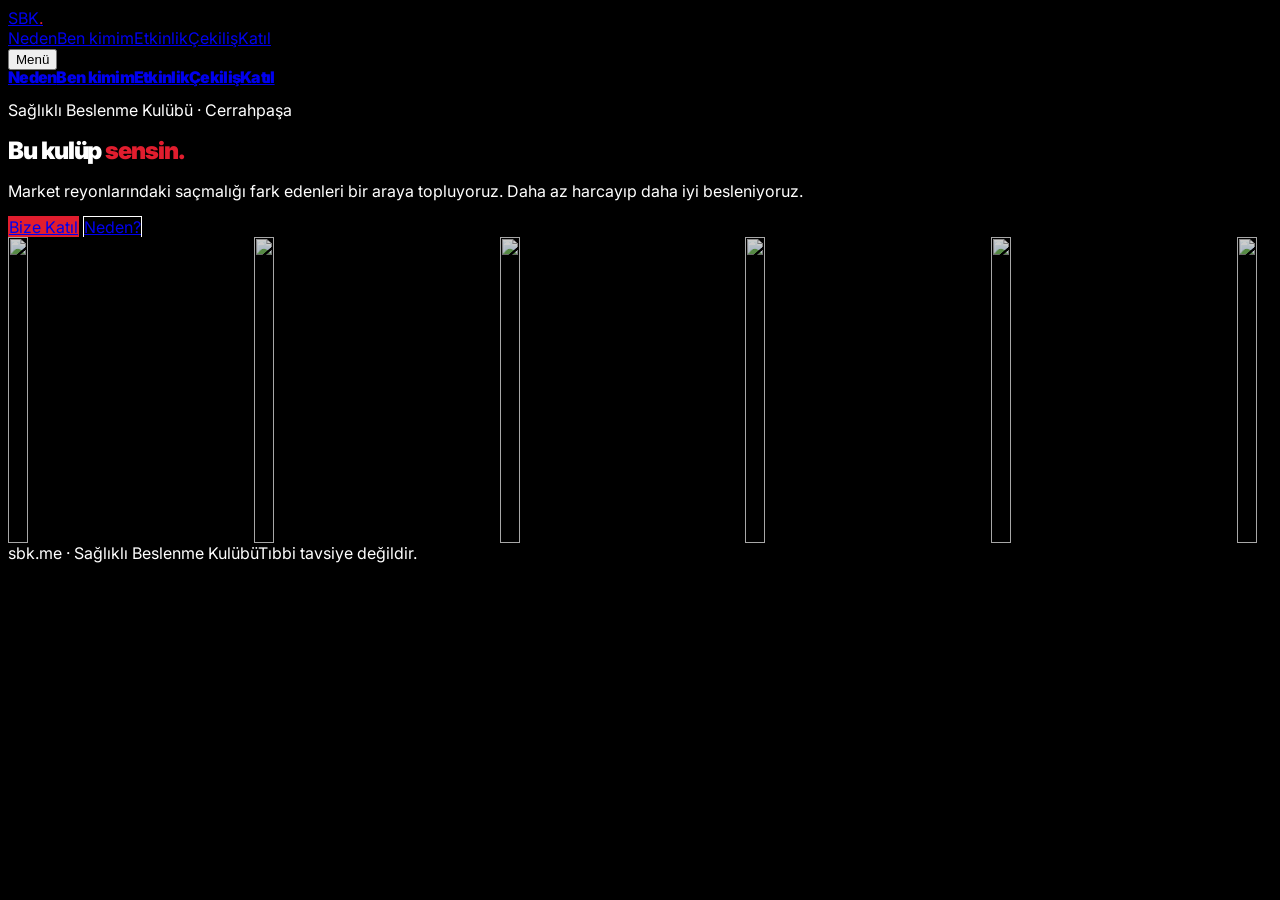
==== commit 7dd94f0d: "Add files via upload" ====
--- a/index.html
+++ b/index.html
@@ -4,51 +4,18 @@
 <meta charset="UTF-8">
 <meta name="viewport" content="width=device-width, initial-scale=1">
 <title>SBK — Sağlıklı Beslenme Kulübü · Bu kulüp sensin</title>
-<meta name="description" content="Cerrahpaşa'da sağlıklı beslenen insanların kulübü. Market reyonlarındaki saçmalığı fark edenler burada buluşuyor.">
+<meta name="description" content="Cerrahpaşa'da sağlıklı beslenen insanların kulübü. Bu kulüp sensin.">
 <meta name="theme-color" content="#000000">
 <script src="https://cdn.tailwindcss.com/3.4.17"></script>
 <script src="https://cdnjs.cloudflare.com/ajax/libs/gsap/3.12.5/gsap.min.js"></script>
 <script src="https://cdnjs.cloudflare.com/ajax/libs/gsap/3.12.5/ScrollTrigger.min.js"></script>
 <link rel="preconnect" href="https://fonts.googleapis.com">
 <link href="https://fonts.googleapis.com/css2?family=Inter:wght@400;500;800;900&display=swap" rel="stylesheet">
-<style>
-  html,body{background:#000}
-  body{color:#fff;font-family:Inter,system-ui,-apple-system,"Segoe UI",Arial,sans-serif;-webkit-font-smoothing:antialiased}
-  ::selection{background:#e11d2e;color:#fff}
-  .display{font-weight:900;letter-spacing:-.045em;line-height:.88}
-  .bd{border-color:#18181b}
-  .shot{filter:contrast(1.25) saturate(.6) brightness(.8);background:#09090b}
-  .btn{border:1px solid #fff;transition:background .2s,color .2s,border-color .2s}
-  .btn:hover{background:#fff;color:#000}
-  .btn-red{background:#e11d2e;border-color:#e11d2e}
-  .btn-red:hover{background:#fff;border-color:#fff;color:#000}
-  :focus-visible{outline:2px solid #e11d2e;outline-offset:3px}
-  .belt{display:flex;width:max-content;animation:belt 48s linear infinite}
-  @keyframes belt{to{transform:translateX(-50%)}}
-  .belt img{height:34vh;width:auto;aspect-ratio:4/5;object-fit:cover;margin-right:1px}
-  .sil{filter:drop-shadow(0 0 40px rgba(225,29,46,.25));transition:filter .6s,opacity .6s}
-  .on .sil{filter:drop-shadow(0 0 60px rgba(225,29,46,.6))}
-  .secret{max-height:0;opacity:0;overflow:hidden;transition:max-height .9s ease,opacity .9s ease}
-  .on .secret{max-height:900px;opacity:1}
-  @media (prefers-reduced-motion:reduce){.belt{animation:none}html{scroll-behavior:auto}}
-</style>
+<link rel="stylesheet" href="style.css">
 </head>
-<body>
-
-<header class="fixed top-0 inset-x-0 z-40 flex items-center justify-between px-5 md:px-10 py-5 mix-blend-difference">
-  <a href="#top" class="font-black tracking-tighter text-lg">SBK<span style="color:#e11d2e">.</span></a>
-  <nav class="flex gap-5 md:gap-8 text-sm font-medium">
-    <a href="#neden" class="hover:text-[#e11d2e] transition-colors">Neden</a>
-    <a href="#kimim" class="hover:text-[#e11d2e] transition-colors">Ben kimim</a>
-    <a href="#cekilis" class="hover:text-[#e11d2e] transition-colors">Çekiliş</a>
-    <a href="#katil" class="hover:text-[#e11d2e] transition-colors">Katıl</a>
-  </nav>
-</header>
-
-<main id="top">
-
-<!-- HERO -->
-<section class="min-h-[100svh] flex flex-col justify-end px-5 md:px-10 pt-32 pb-8 border-b bd">
+<body data-page="index">
+<main>
+<section class="min-h-[100svh] flex flex-col justify-end px-5 md:px-10 pt-32 pb-10 border-b bd">
   <p class="text-zinc-400 text-base md:text-xl font-medium mb-6 hero-in">Sağlıklı Beslenme Kulübü · Cerrahpaşa</p>
   <h1 class="display text-[19vw] md:text-[13vw] uppercase" aria-label="Bu kulüp sensin.">
     <span class="block overflow-hidden"><span class="hl block">Bu kulüp</span></span>
@@ -57,165 +24,13 @@
   <div class="mt-10 md:mt-14 grid md:grid-cols-12 gap-8 items-end hero-in">
     <p class="md:col-span-6 text-lg md:text-2xl font-medium leading-tight tracking-tight text-zinc-300 max-w-xl">Market reyonlarındaki saçmalığı fark edenleri bir araya topluyoruz. Daha az harcayıp daha iyi besleniyoruz.</p>
     <div class="md:col-span-6 md:justify-self-end flex gap-3">
-      <a href="#katil" class="btn btn-red px-7 py-4 text-sm font-bold">Bize Katıl</a>
-      <a href="#neden" class="btn px-7 py-4 text-sm font-bold">Neden?</a>
+      <a href="katil.html" class="btn btn-red px-7 py-4 text-sm font-bold">Bize Katıl</a>
+      <a href="neden.html" class="btn px-7 py-4 text-sm font-bold">Neden?</a>
     </div>
   </div>
 </section>
-
-<!-- BELT: sağlıklı şeyler gelip geçer -->
-<section aria-hidden="true" class="overflow-hidden border-b bd">
-  <div class="belt">
-    <script>
-      (function(){
-        var u=["photo-1587049352846-4a222e784d38","photo-1523049673857-eb18f1d7b578","photo-1464965911861-746a04b4bca6","photo-1600891964092-4316c288032e","photo-1548839140-29a749e1cf4d"];
-        var h="";for(var i=0;i<2;i++)u.forEach(function(x){h+='<img class="shot" loading="lazy" alt="" src="https://images.unsplash.com/'+x+'?auto=format&fit=crop&w=600&q=70">'});
-        document.currentScript.insertAdjacentHTML("afterend",h+h);
-      })();
-    </script>
-  </div>
-</section>
-
-<!-- NEDEN -->
-<section id="neden" class="px-5 md:px-10 py-24 md:py-40 border-b bd">
-  <div class="max-w-6xl space-y-10 md:space-y-16">
-    <p class="rv display text-[10vw] md:text-[6vw] uppercase">Bir şey satın almak için para kazanıyorsun.</p>
-    <p class="rv display text-[10vw] md:text-[6vw] uppercase text-zinc-500">Sonra o parayı ömrünü kısaltan şeylere harcıyorsun.</p>
-    <p class="rv display text-[22vw] md:text-[14vw] uppercase" style="color:#e11d2e">Neden?</p>
-  </div>
-  <div class="mt-24 md:mt-36 grid md:grid-cols-12 gap-10 border-t bd pt-10">
-    <p class="rv md:col-span-6 text-xl md:text-3xl font-bold tracking-tight leading-tight">Daha az harcayarak daha sağlıklı beslenip cildini, fiziğini ve yaşam kaliteni yükseltmek varken.</p>
-    <div class="rv md:col-span-5 md:col-start-8 text-zinc-400 leading-relaxed space-y-5">
-      <p>Sistemin seni esir alıp döngüye sokmasına izin verme. Bu çok büyük bir pasta.</p>
-      <p>Şeker yediğinde beyninde oluşan o dopamin patlamasını, temiz beslendiğinde yaşatacağım. Yeter ki benimle tek bir adım at.</p>
-    </div>
-  </div>
-</section>
-
-<!-- BEN KİMİM -->
-<section id="kimim" class="px-5 md:px-10 py-24 md:py-40 border-b bd">
-  <div id="who" class="grid md:grid-cols-12 gap-10 items-center">
-    <div class="md:col-span-5">
-      <svg class="sil w-full max-w-sm mx-auto" viewBox="0 0 200 240" role="img" aria-label="Silüet">
-        <circle cx="100" cy="78" r="46" fill="#050505" stroke="#18181b" stroke-width="2"/>
-        <path d="M14 240c0-62 36-96 86-96s86 34 86 96z" fill="#050505" stroke="#18181b" stroke-width="2"/>
-        <circle cx="100" cy="78" r="46" fill="none" stroke="#e11d2e" stroke-width="1" stroke-dasharray="2 9" opacity=".8"/>
-      </svg>
-    </div>
-    <div class="md:col-span-7">
-      <h2 class="display text-[16vw] md:text-[8vw] uppercase">Ben kimim?</h2>
-      <button id="whoBtn" aria-expanded="false" aria-controls="secret" class="btn mt-8 px-7 py-4 text-sm font-bold">Silüeti kaldır</button>
-      <div id="secret" class="secret">
-        <div class="pt-10 space-y-6 max-w-xl">
-          <p class="text-2xl md:text-4xl font-black tracking-tight leading-tight">Önemi yok. Ben sen, o. Bu kulüp sensin.</p>
-          <p class="text-zinc-400 leading-relaxed">Ben PT, diyetisyen ya da doktor değilim (belki). İsmimin bu kulüpte önemi yok. Bugün SBK bir isim, ama fikir her zaman kalacak; tıpkı mezun olduktan sonra da seninle kalacağı gibi.</p>
-          <div class="grid grid-cols-2 border-t bd pt-6 gap-6 text-sm">
-            <div><p class="font-bold mb-2">Yaptığımız</p><p class="text-zinc-400 leading-relaxed">Site, sosyal medya, öğrenci işleri, organizasyon ve sponsorluk: hepsi tek kişide. Buluşturmak, hatırlatmak, çekiliş yapmak.</p></div>
-            <div><p class="font-bold mb-2">Yapmadığımız</p><p class="text-zinc-400 leading-relaxed">Diyet listesi satmak, reçete yazmak, tıbbi tavsiye vermek. Fikir paylaşıyoruz, tedavi değil.</p></div>
-          </div>
-        </div>
-      </div>
-    </div>
-  </div>
-</section>
-
-<!-- FİYAT AYRIMI -->
-<section class="px-5 md:px-10 py-24 md:py-40 border-b bd">
-  <h2 class="rv display text-[12vw] md:text-[7vw] uppercase max-w-5xl">Aynı fiyat. Başka tabak.</h2>
-  <p class="rv mt-8 text-zinc-400 text-lg max-w-xl leading-relaxed">Okulda en çok tercih edilenlerin yurtta ya da evde aynı paraya yapılabilen halleri burada yer alacak.</p>
-  <div class="mt-16 border-t bd">
-    <div class="rv grid grid-cols-12 gap-4 py-8 border-b bd items-baseline"><p class="col-span-12 md:col-span-3 text-3xl md:text-5xl font-black tracking-tighter">Tavuk dürüm</p><p class="col-span-12 md:col-span-9 text-zinc-400 md:text-xl">Kantindeki yerine, evde ya da yurtta kendi tavuğunla kendi dürümün.</p></div>
-    <div class="rv grid grid-cols-12 gap-4 py-8 border-b bd items-baseline"><p class="col-span-12 md:col-span-3 text-3xl md:text-5xl font-black tracking-tighter">Kahve</p><p class="col-span-12 md:col-span-9 text-zinc-400 md:text-xl">Kafedeki bardak yerine, termosunda aynı paraya daha iyisi.</p></div>
-  </div>
-  <p class="rv mt-12 text-xl md:text-3xl font-bold tracking-tight max-w-3xl leading-tight">Ama mevzu oradaki sohbetse, burada fiyatın önemi çok düşük. <span class="text-zinc-500">Bu ayrımı yap.</span></p>
-</section>
-
-<!-- ETKİNLİK -->
-<section class="px-5 md:px-10 py-24 md:py-40 border-b bd">
-  <h2 class="rv display text-[12vw] md:text-[7vw] uppercase max-w-5xl">Kampüste buluşuyoruz. Herkes kendi yemeğiyle.</h2>
-  <div class="mt-14 grid md:grid-cols-3 border-t bd">
-    <p class="rv py-8 md:pr-8 md:border-r bd text-zinc-300 leading-relaxed">Kâr yok. Toplanan paradan kazanç sağlamıyoruz.</p>
-    <p class="rv py-8 md:px-8 md:border-r bd border-t md:border-t-0 text-zinc-300 leading-relaxed">Herkes ev yapımı yemek yer. Kulüpten biri başkasına hazırlayabilir.</p>
-    <p class="rv py-8 md:pl-8 border-t md:border-t-0 bd text-zinc-300 leading-relaxed">Yemek getirmeden de gelinir. Mesele sofra değil, aynı fikirde insanlar.</p>
-  </div>
-</section>
-
-<!-- ÇEKİLİŞ -->
-<section id="cekilis" class="px-5 md:px-10 py-24 md:py-40 border-b bd">
-  <h2 class="rv display text-[20vw] md:text-[11vw] uppercase">Çekiliş</h2>
-  <ul class="mt-14 border-t bd text-2xl md:text-4xl font-black tracking-tighter">
-    <li class="rv py-5 border-b bd">Kola Zero 1,5 L</li>
-    <li class="rv py-5 border-b bd">Eti Lifalif bar</li>
-    <li class="rv py-5 border-b bd">Yulaf 500 g · Öğütülmüş yulaf 350 g</li>
-    <li class="rv py-5 border-b bd">1 kg salatalık &amp; marul seti</li>
-    <li class="rv py-5 border-b bd">Yeşil çay</li>
-    <li class="rv py-5 border-b bd">Tavuk göğsü</li>
-    <li class="rv py-5 border-b bd">Hindi göğsü</li>
-  </ul>
-  <p class="rv mt-10 text-zinc-400">Sponsor: <span class="text-white font-bold">Borsa Hesabım</span> <span class="text-zinc-600">(kendisi de bu işin içinde olduğunu biliyor)</span></p>
-</section>
-
-<!-- SMS -->
-<section class="px-5 md:px-10 py-24 md:py-40 border-b bd">
-  <div class="grid md:grid-cols-12 gap-12 items-start">
-    <div class="md:col-span-6">
-      <h2 class="rv display text-[12vw] md:text-[6.5vw] uppercase">Haftalık mesaj.</h2>
-      <p class="rv mt-8 text-zinc-400 leading-relaxed max-w-md">Sana yazılmış gibi hissedersin. Kitle yönetimi, evet. İhtiyacı olan arkadaşlara SMS bildirimlerine izin vermesini tavsiye ederim.</p>
-    </div>
-    <div class="rv md:col-span-5 md:col-start-8 border bd p-6 md:p-8">
-      <p class="text-zinc-500 text-sm mb-4">SBK · şimdi</p>
-      <p id="sms" class="text-xl md:text-2xl font-bold tracking-tight leading-snug">Günaydınnn :)) Temiz beslendiğin bir hafta geçirirsin umarım.<span class="inline-block w-[2px] h-6 align-middle ml-1 animate-pulse" style="background:#e11d2e"></span></p>
-    </div>
-  </div>
-</section>
-
-<!-- KATIL -->
-<section id="katil" class="px-5 md:px-10 py-24 md:py-44">
-  <h2 class="rv display text-[13vw] md:text-[8vw] uppercase max-w-5xl">Tek bir adım at.</h2>
-  <form id="join" class="rv mt-16 max-w-3xl" novalidate>
-    <label for="email" class="block text-sm text-zinc-400 mb-3">E-posta adresin</label>
-    <div class="flex flex-col md:flex-row border bd focus-within:border-white transition-colors">
-      <input id="email" name="email" type="email" required autocomplete="email" placeholder="ad@posta.com" class="flex-1 bg-black px-5 py-5 text-lg md:text-xl placeholder-zinc-700 outline-none min-w-0">
-      <button type="submit" class="btn btn-red px-8 py-5 text-base font-black uppercase">Sistemden Çık</button>
-    </div>
-    <label class="mt-4 flex gap-3 items-start text-sm text-zinc-400 cursor-pointer"><input type="checkbox" name="sms" class="mt-1 accent-[#e11d2e]"> Haftalık SMS mesajlarını almak istiyorum.</label>
-    <p id="msg" class="mt-4 text-sm min-h-[1.25rem] text-zinc-400" role="status" aria-live="polite"></p>
-  </form>
-  <p class="rv mt-16 text-zinc-500 max-w-xl leading-relaxed">Bazen kaçamak yapma fikrine girersen, bu kulübü hatırla.</p>
-</section>
+<section aria-hidden="true" class="overflow-hidden"><div id="belt" class="belt"></div></section>
 </main>
-
-<footer class="px-5 md:px-10 py-8 border-t bd flex flex-col md:flex-row gap-2 justify-between text-sm text-zinc-500">
-  <span>sbk.me · Sağlıklı Beslenme Kulübü</span>
-  <span>Tıbbi tavsiye değildir.</span>
-</footer>
-
-<script>
-(function(){
-  var reduce=matchMedia('(prefers-reduced-motion: reduce)').matches;
-  gsap.registerPlugin(ScrollTrigger);
-  if(!reduce){
-    gsap.set('.hl',{yPercent:110});gsap.set('.hero-in',{opacity:0,y:24});
-    gsap.timeline({defaults:{ease:'power4.out'}}).to('.hl',{yPercent:0,duration:1.2,stagger:.14}).to('.hero-in',{opacity:1,y:0,duration:.9,stagger:.12},'-=.6');
-    gsap.utils.toArray('.rv').forEach(function(el){
-      gsap.from(el,{opacity:0,y:50,duration:1,ease:'power3.out',scrollTrigger:{trigger:el,start:'top 88%'}});
-    });
-  }
-  var who=document.getElementById('who'),b=document.getElementById('whoBtn');
-  b.addEventListener('click',function(){
-    var on=who.classList.toggle('on');
-    b.setAttribute('aria-expanded',on);
-    b.textContent=on?'Silüeti geri koy':'Silüeti kaldır';
-    setTimeout(function(){ScrollTrigger.refresh()},1000);
-  });
-  var f=document.getElementById('join'),m=document.getElementById('msg'),e=document.getElementById('email');
-  f.addEventListener('submit',function(ev){
-    ev.preventDefault();
-    if(!/^[^\s@]+@[^\s@]+\.[^\s@]+$/.test(e.value.trim())){m.style.color='#e11d2e';m.textContent='Geçerli bir e-posta adresi gir.';e.focus();return}
-    // TODO: kendi uç noktana gönder, örn. fetch('https://formspree.io/f/XXXX',{method:'POST',headers:{'Accept':'application/json'},body:new FormData(f)})
-    m.style.color='#fff';m.textContent='Kaydın alındı. Artık içindesin.';f.reset();
-  });
-})();
-</script>
+<script src="main.js"></script>
 </body>
 </html>
--- a/style.css
+++ b/style.css
@@ -0,0 +1,20 @@
+html,body{background:#000}
+body{color:#fff;font-family:Inter,system-ui,-apple-system,"Segoe UI",Arial,sans-serif;-webkit-font-smoothing:antialiased}
+::selection{background:#e11d2e;color:#fff}
+.display{font-weight:900;letter-spacing:-.045em;line-height:.88}
+.bd{border-color:#18181b}
+.shot{filter:contrast(1.25) saturate(.6) brightness(.8);background:#09090b}
+.btn{border:1px solid #fff;transition:background .2s,color .2s,border-color .2s}
+.btn:hover{background:#fff;color:#000}
+.btn-red{background:#e11d2e;border-color:#e11d2e}
+.btn-red:hover{background:#fff;border-color:#fff;color:#000}
+:focus-visible{outline:2px solid #e11d2e;outline-offset:3px}
+.belt{display:flex;width:max-content;animation:belt 48s linear infinite}
+@keyframes belt{to{transform:translateX(-50%)}}
+.belt img{height:34vh;width:auto;aspect-ratio:4/5;object-fit:cover;margin-right:1px}
+.sil{filter:drop-shadow(0 0 40px rgba(225,29,46,.25));transition:filter .6s}
+.on .sil{filter:drop-shadow(0 0 60px rgba(225,29,46,.6))}
+.secret{max-height:0;opacity:0;overflow:hidden;transition:max-height .9s ease,opacity .9s ease}
+.on .secret{max-height:900px;opacity:1}
+.nl{transition:color .2s}.nl:hover,.nl[aria-current]{color:#e11d2e}
+@media (prefers-reduced-motion:reduce){.belt{animation:none}html{scroll-behavior:auto}}
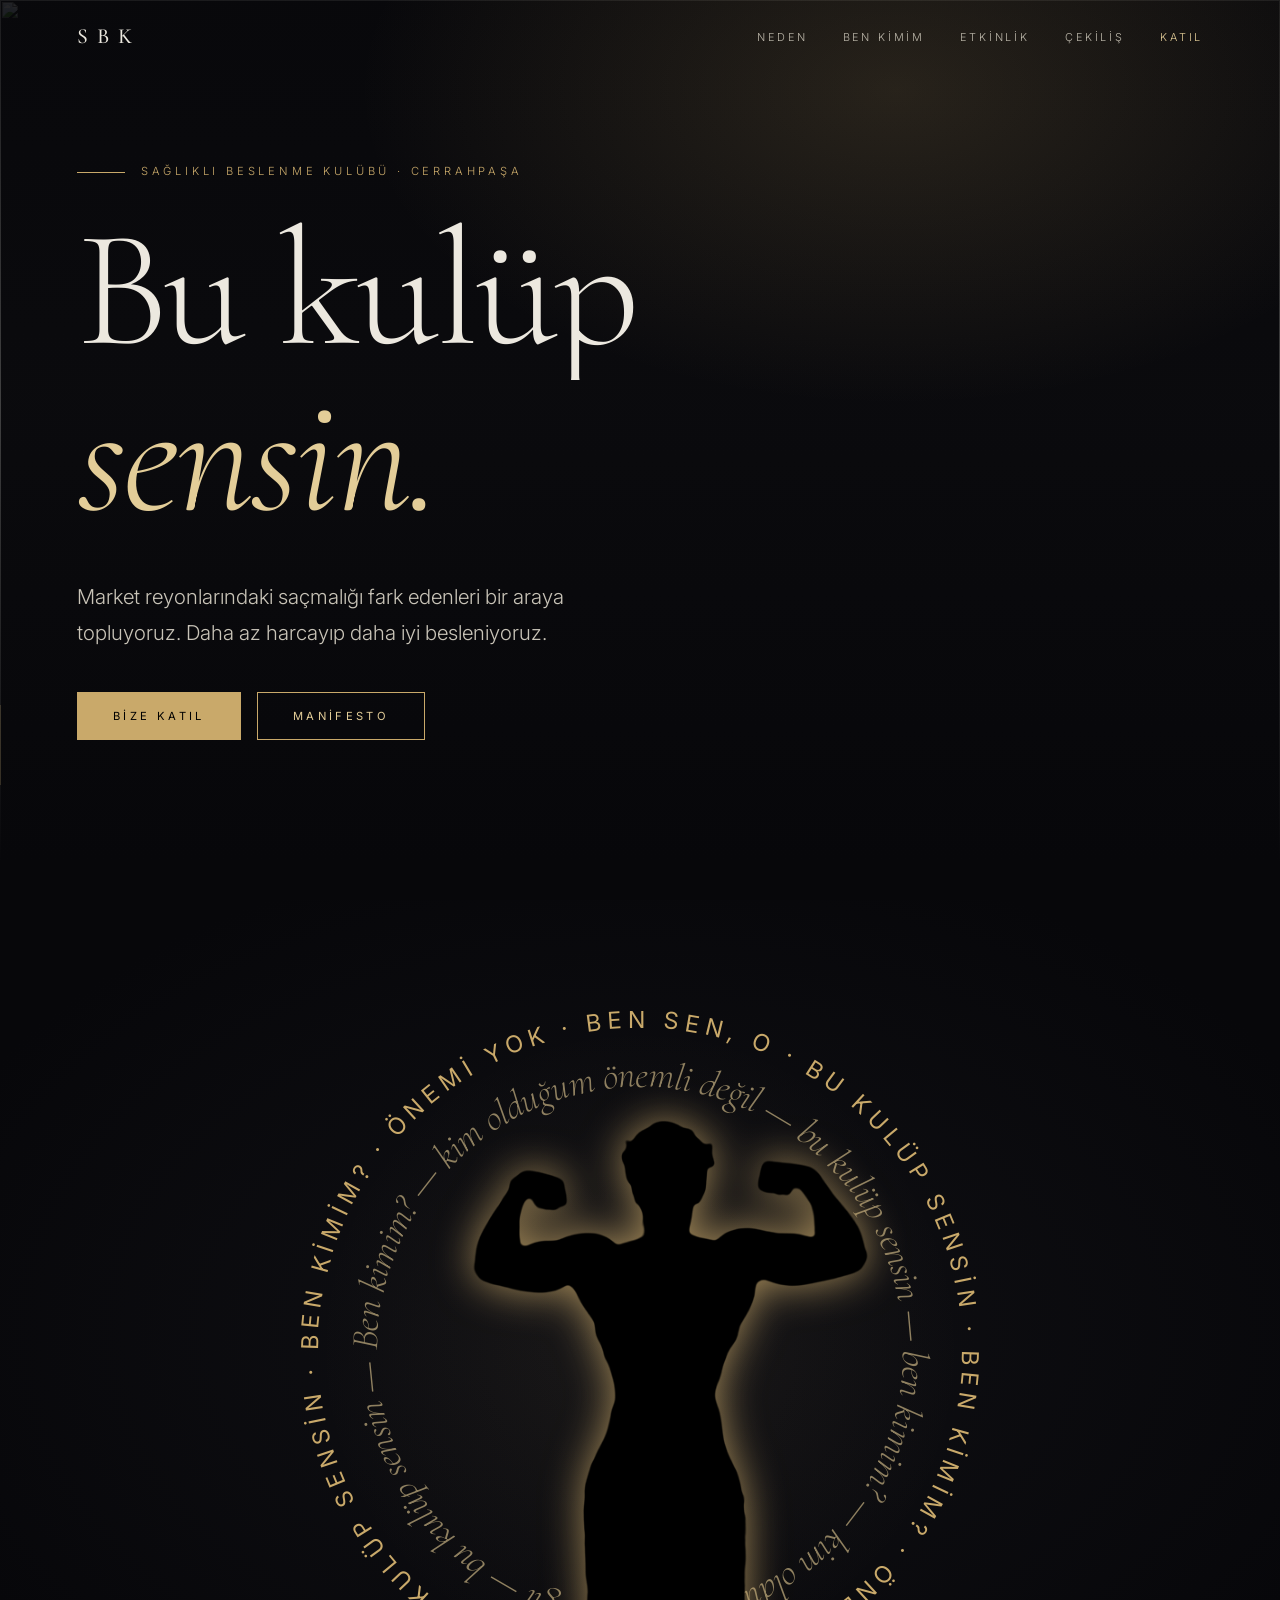
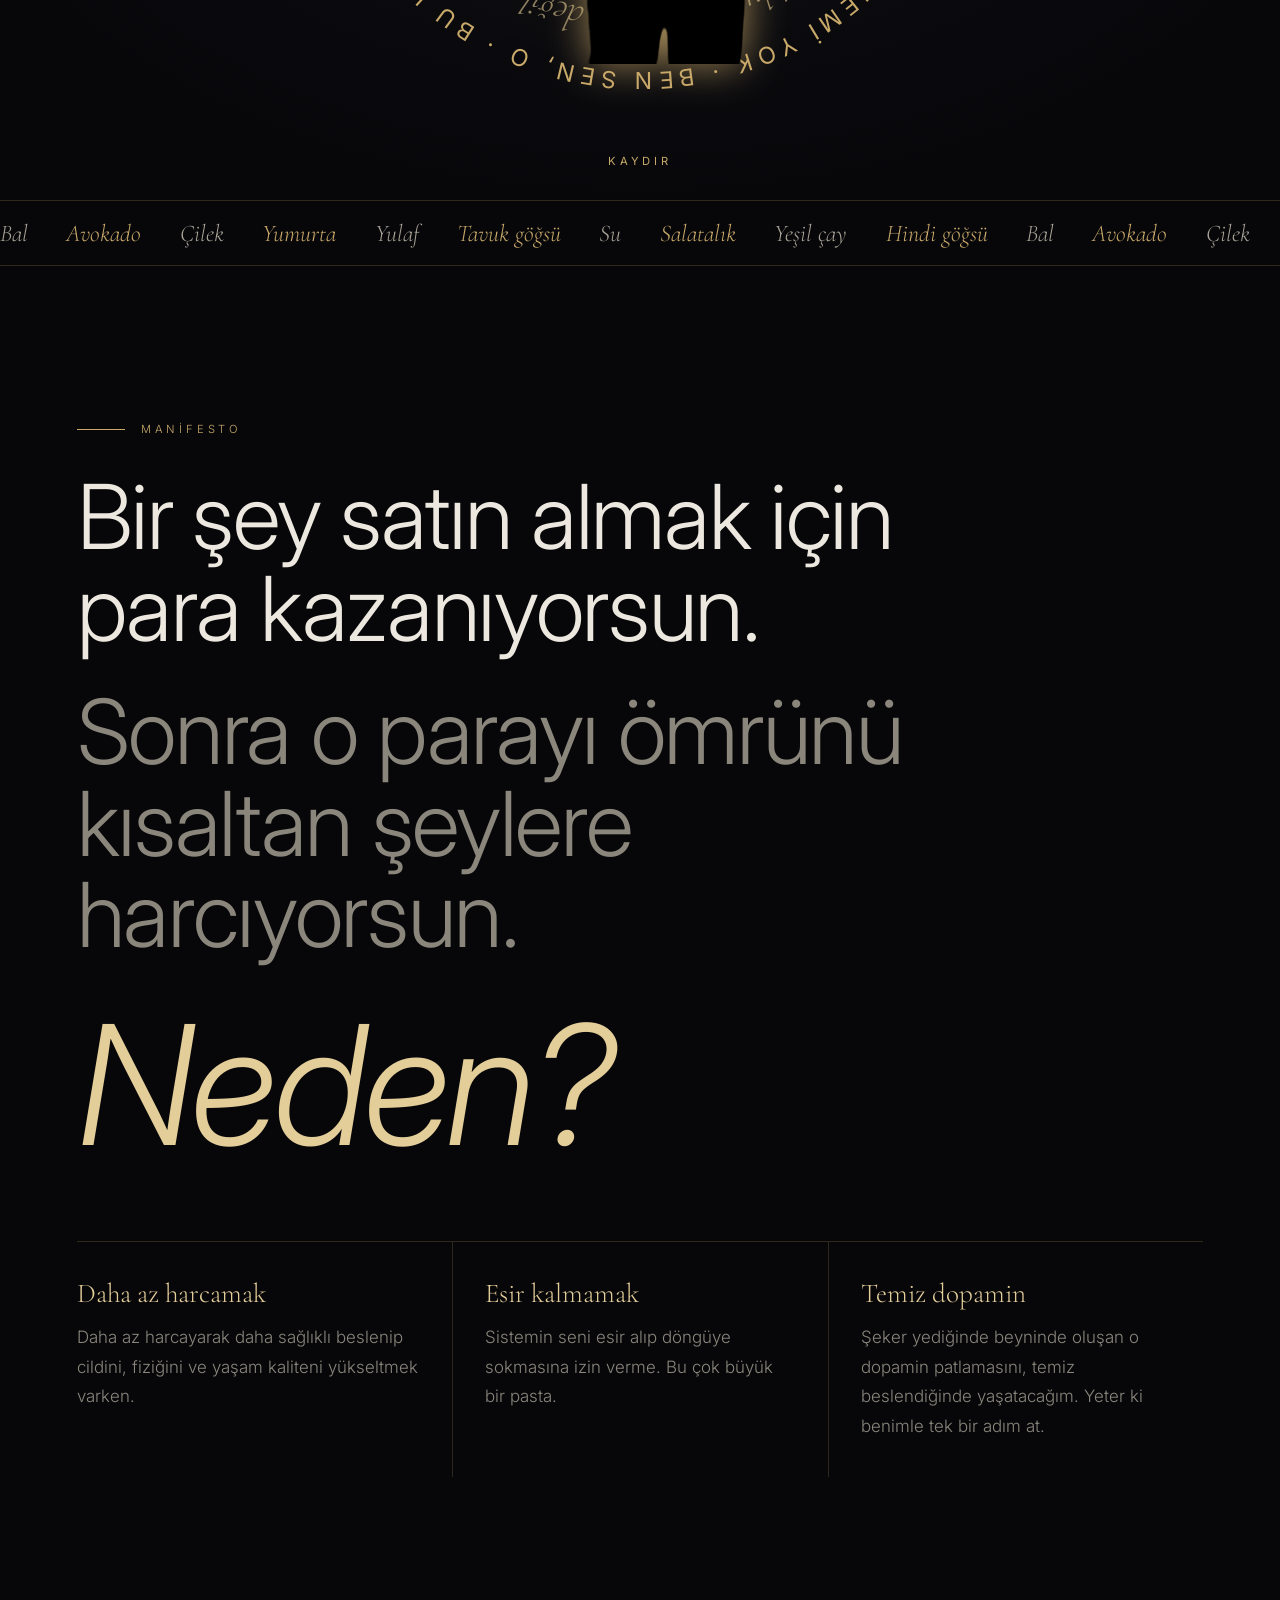
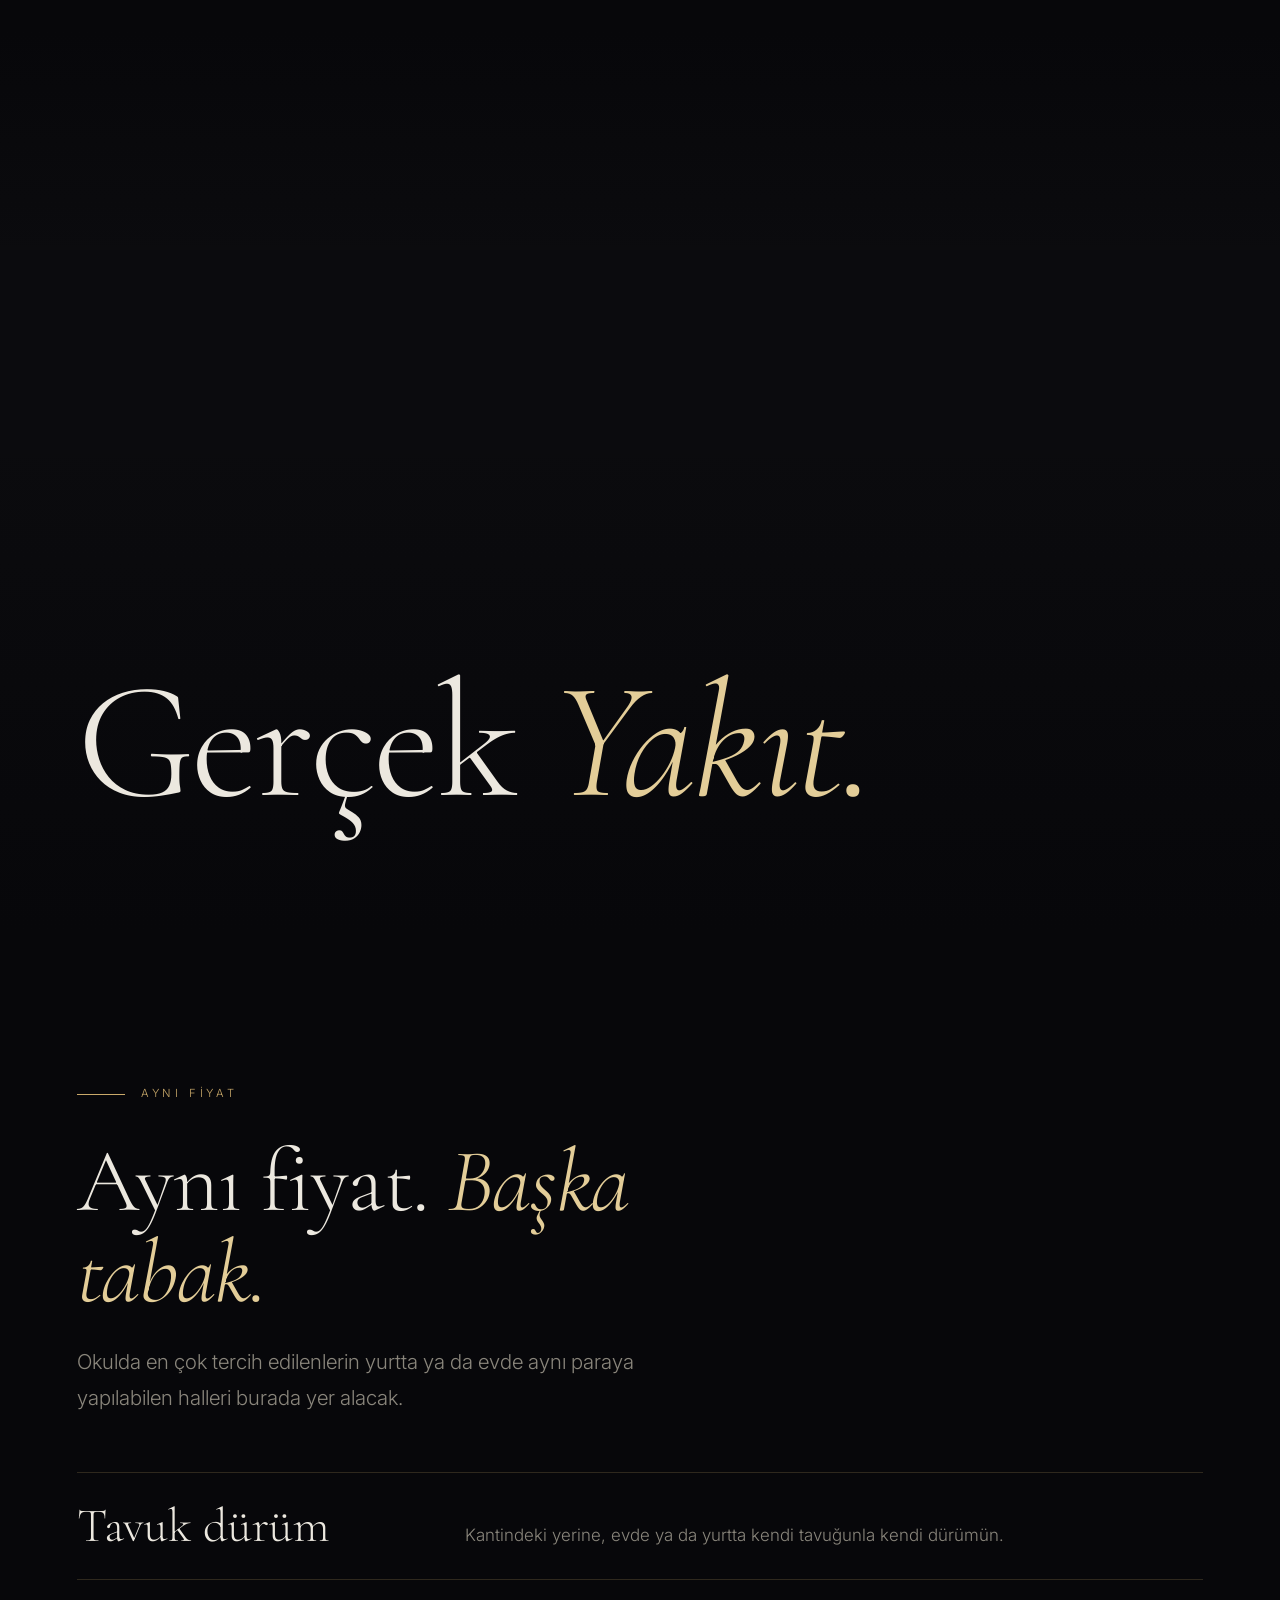
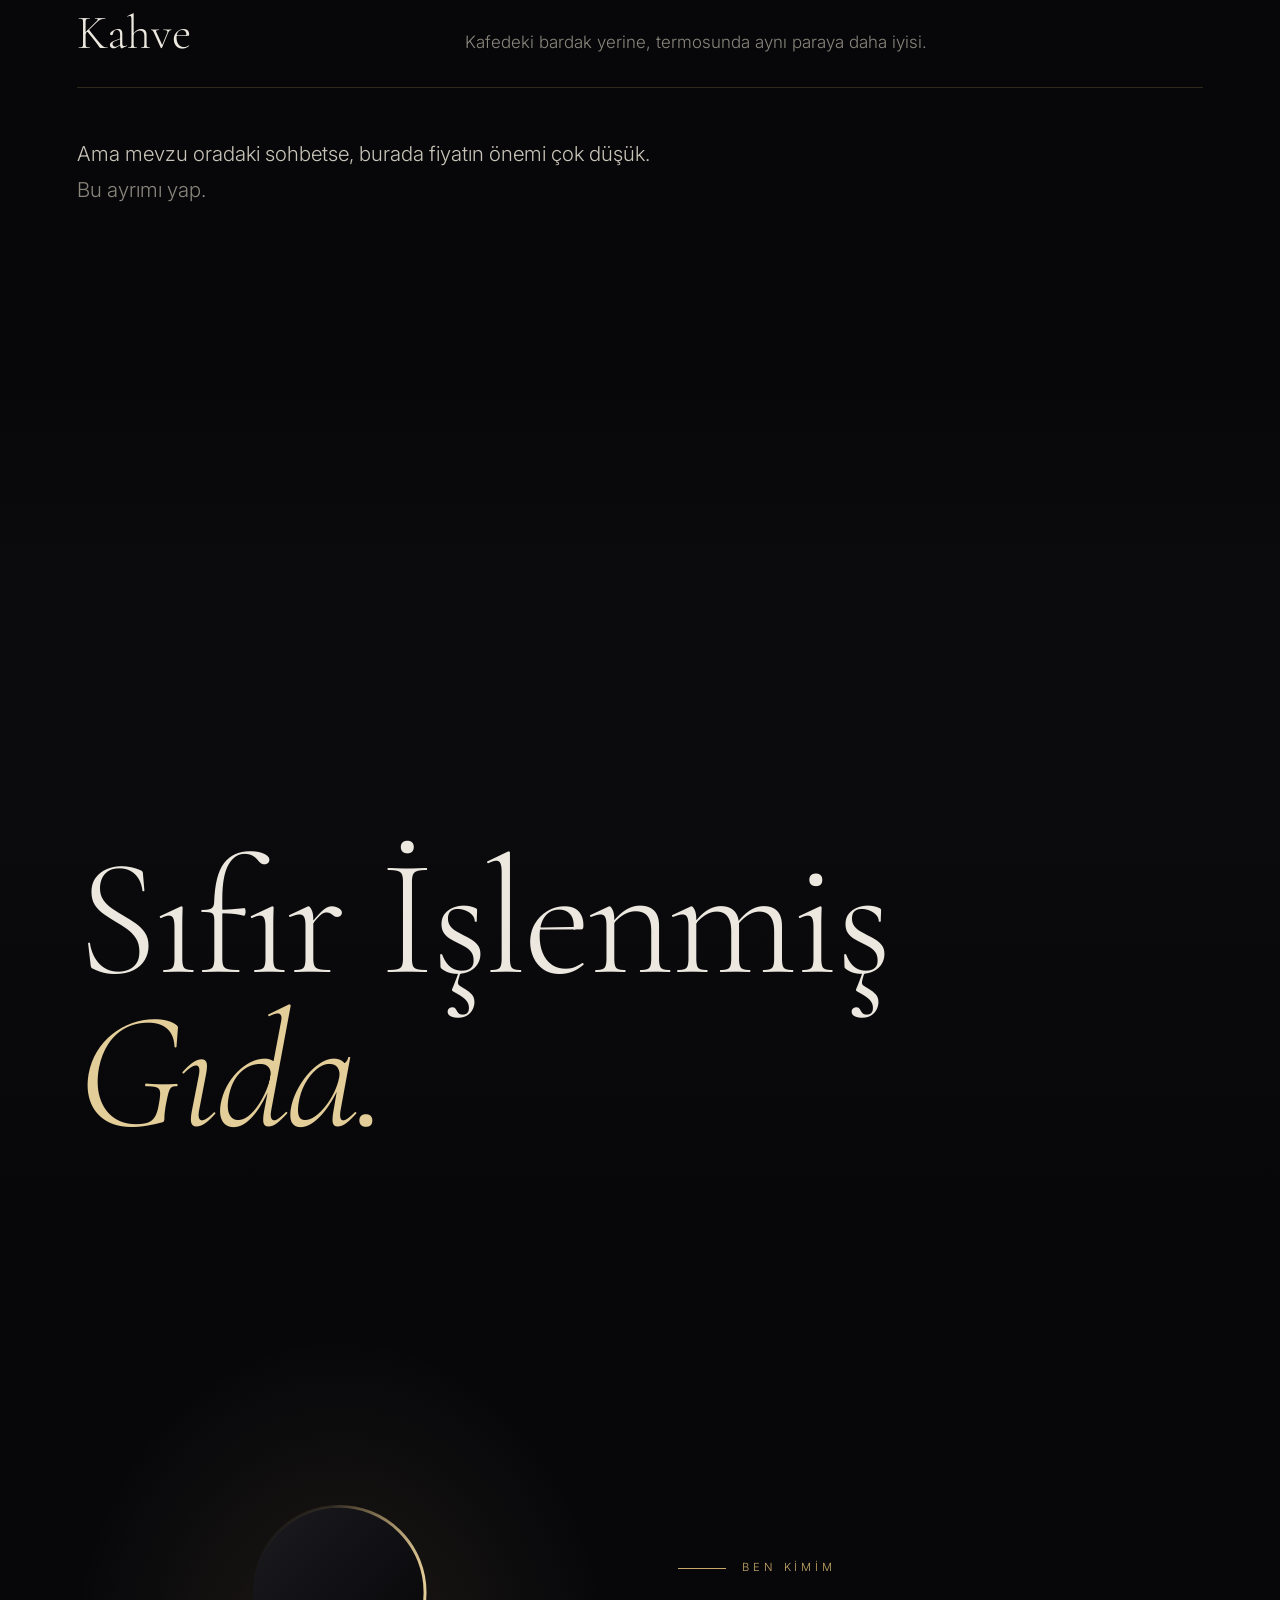
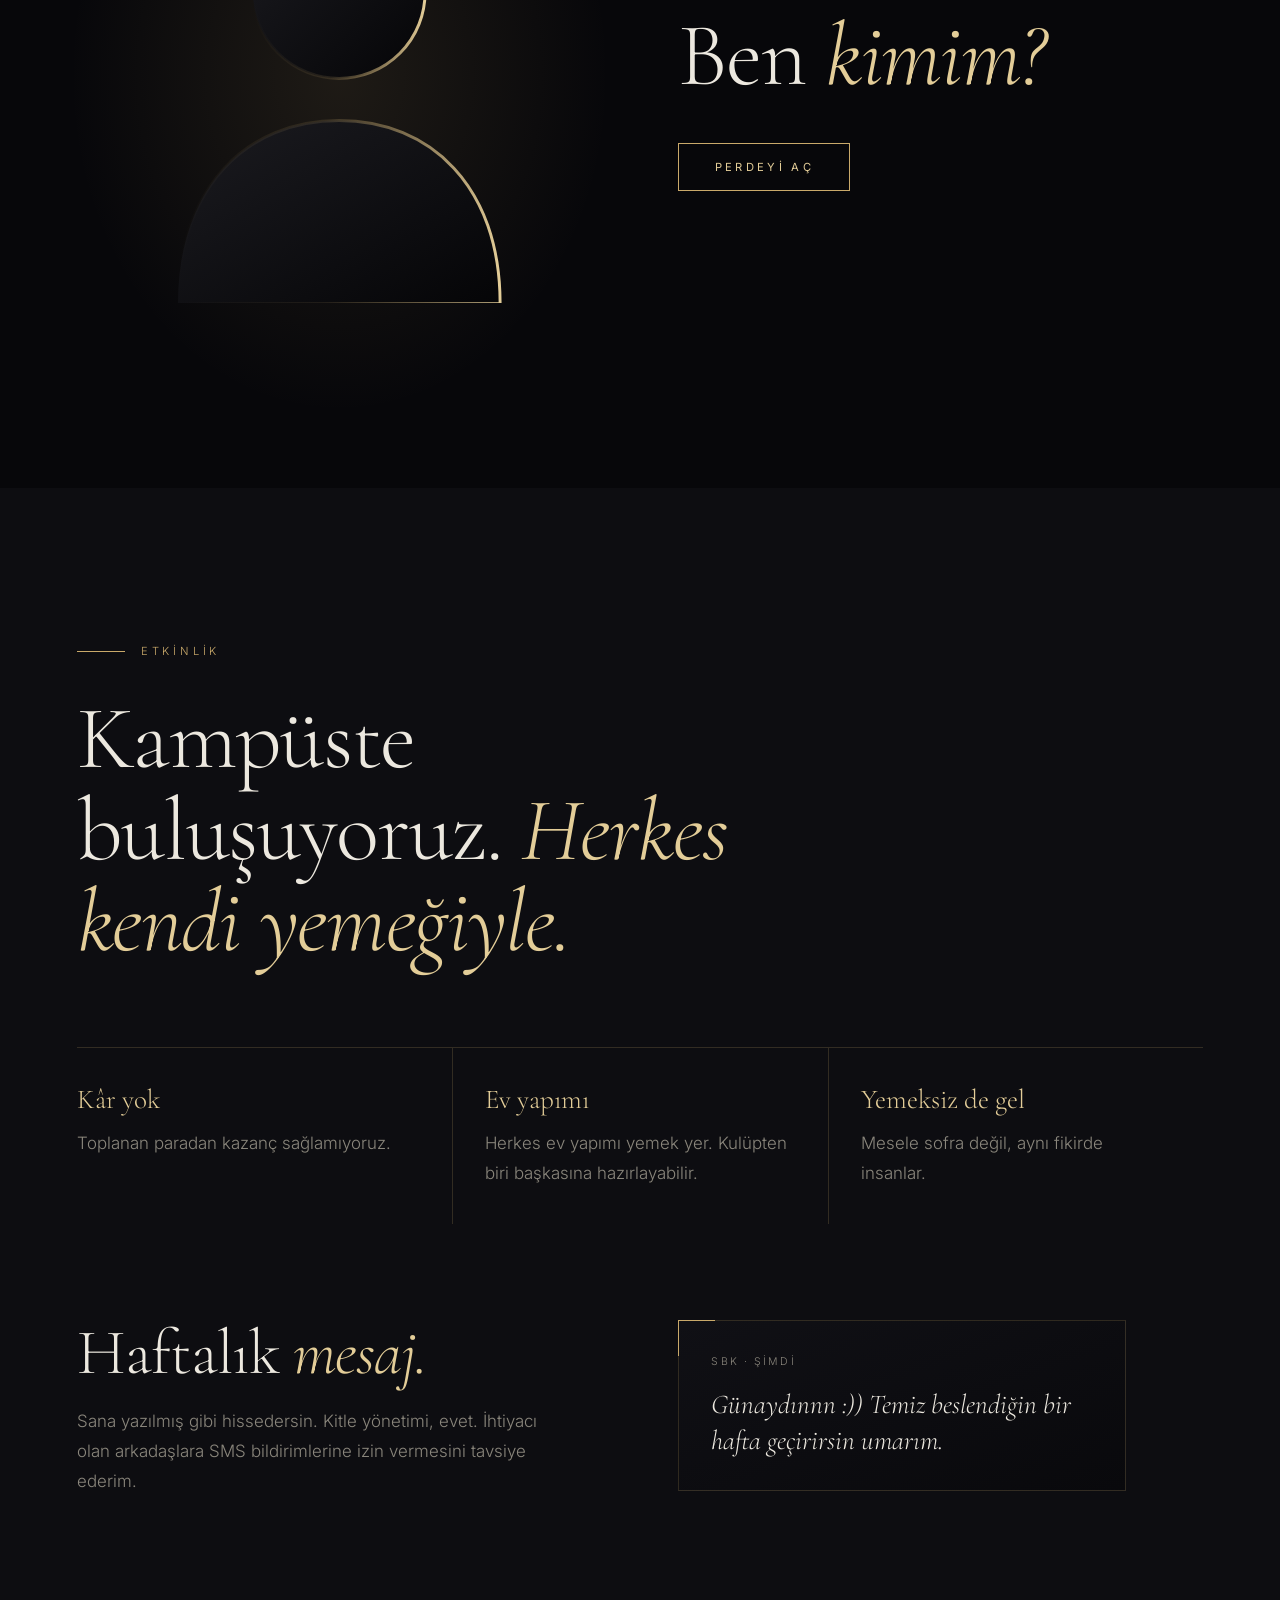
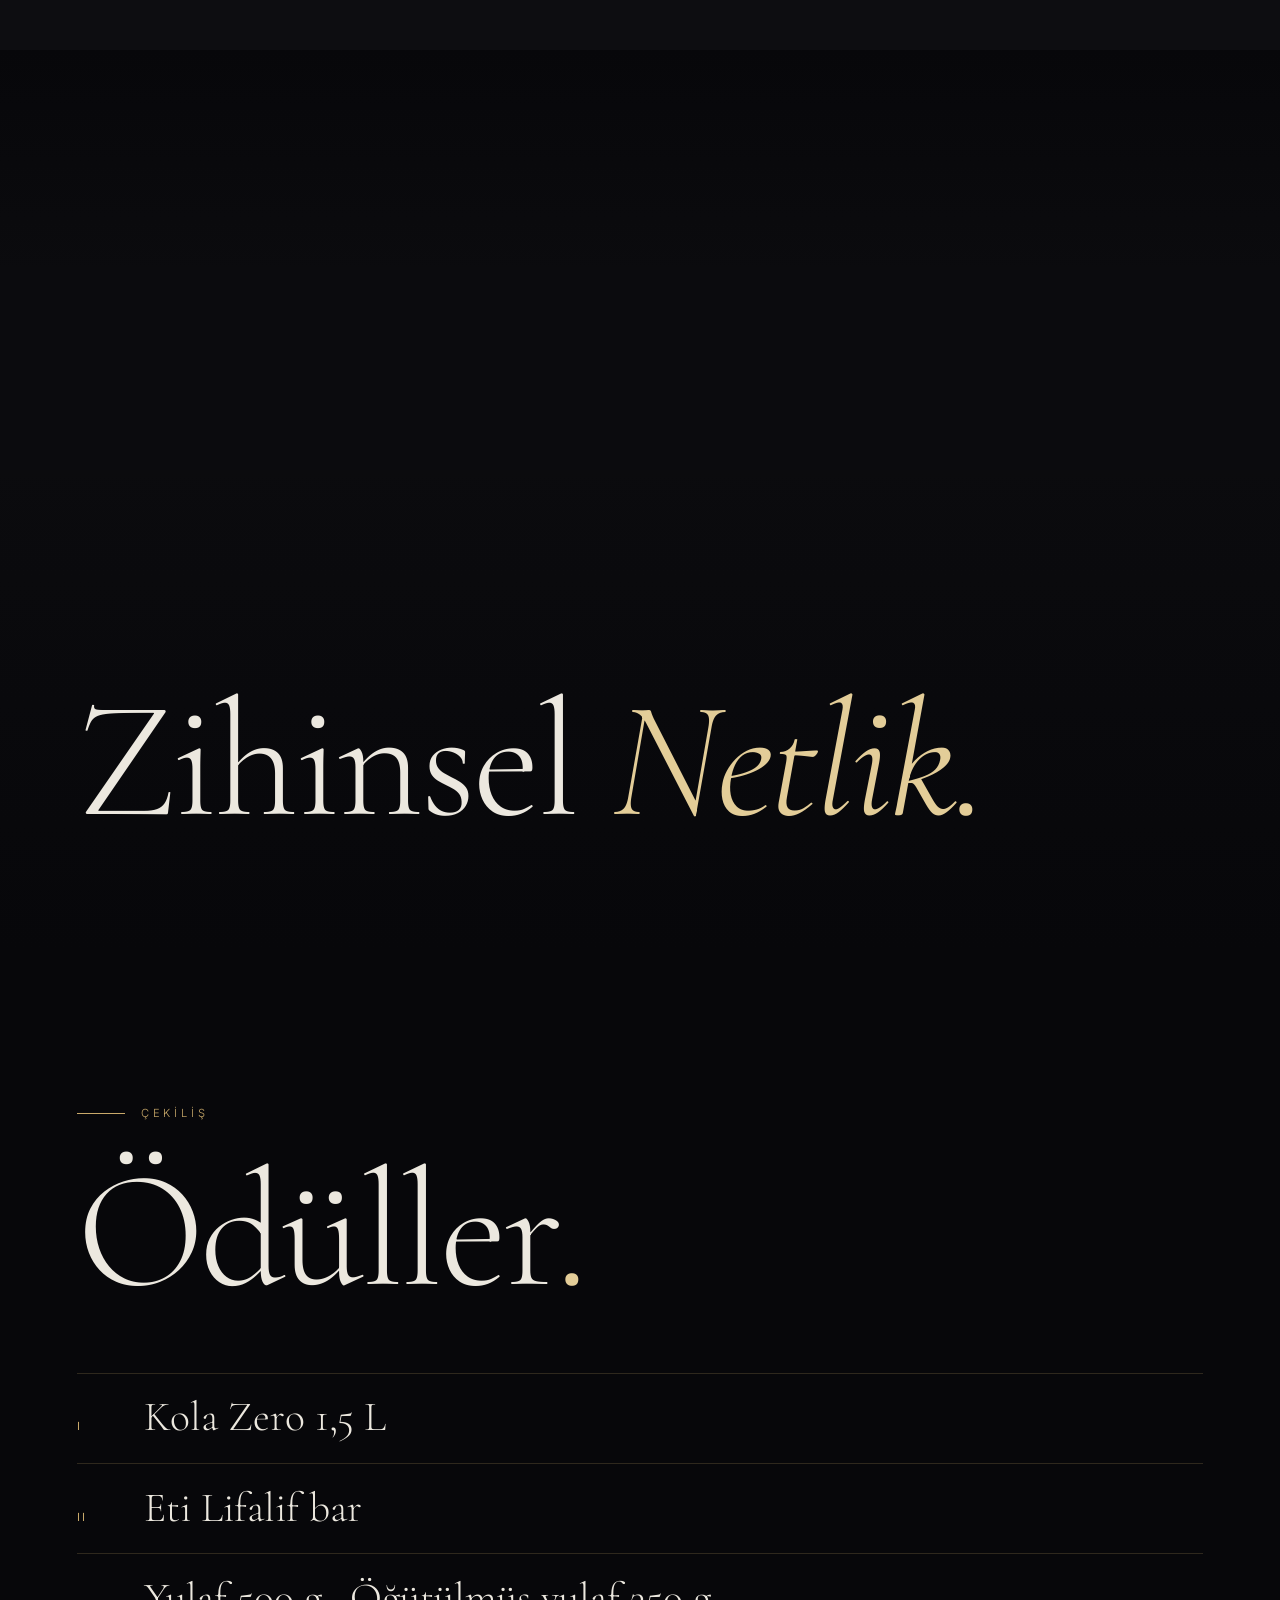
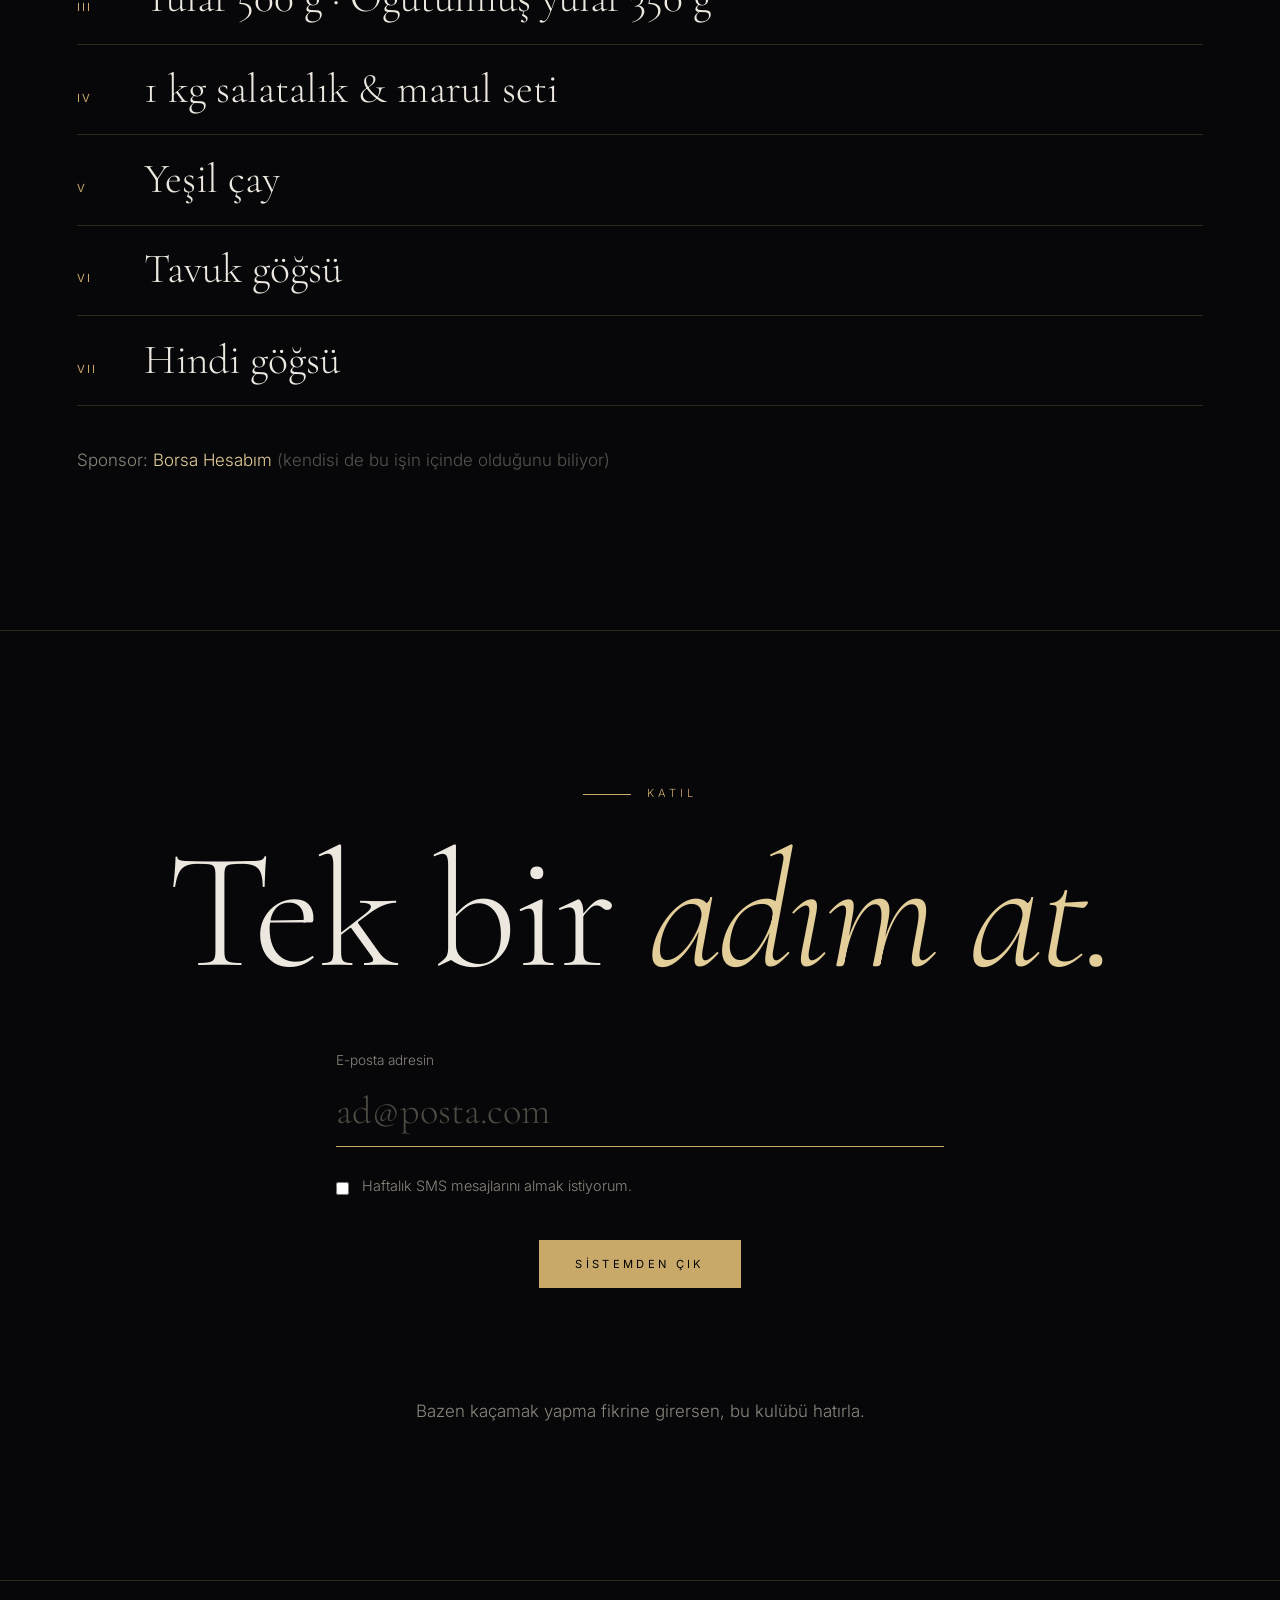
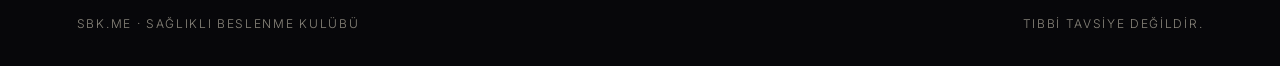
==== commit 39aa6947: "Add files via upload" ====
--- a/index.html
+++ b/index.html
@@ -1,36 +1,319 @@
 <!DOCTYPE html>
-<html lang="tr" class="scroll-smooth">
+<html lang="tr">
 <head>
 <meta charset="UTF-8">
 <meta name="viewport" content="width=device-width, initial-scale=1">
 <title>SBK — Sağlıklı Beslenme Kulübü · Bu kulüp sensin</title>
 <meta name="description" content="Cerrahpaşa'da sağlıklı beslenen insanların kulübü. Bu kulüp sensin.">
-<meta name="theme-color" content="#000000">
-<script src="https://cdn.tailwindcss.com/3.4.17"></script>
+<meta name="theme-color" content="#07070a">
 <script src="https://cdnjs.cloudflare.com/ajax/libs/gsap/3.12.5/gsap.min.js"></script>
 <script src="https://cdnjs.cloudflare.com/ajax/libs/gsap/3.12.5/ScrollTrigger.min.js"></script>
 <link rel="preconnect" href="https://fonts.googleapis.com">
-<link href="https://fonts.googleapis.com/css2?family=Inter:wght@400;500;800;900&display=swap" rel="stylesheet">
-<link rel="stylesheet" href="style.css">
+<link href="https://fonts.googleapis.com/css2?family=Cormorant+Garamond:ital,wght@0,300;0,500;1,300;1,500&family=Inter:wght@300;400;500&display=swap" rel="stylesheet">
+<style>
+:root{--bg:#07070a;--panel:#0d0d11;--text:#ece8df;--mute:#8a867c;--gold:#c9a96a;--gold2:#e3cd98;--line:rgba(201,169,106,.2);--pad:clamp(1.4rem,6vw,5.5rem)}
+*{box-sizing:border-box;margin:0}
+html{scroll-behavior:smooth;background:var(--bg)}
+body{background:var(--bg);color:var(--text);font:300 1.0625rem/1.75 Inter,system-ui,-apple-system,"Segoe UI",Arial,sans-serif;-webkit-font-smoothing:antialiased;overflow-x:hidden}
+::selection{background:var(--gold);color:#000}
+a{color:inherit;text-decoration:none}
+:focus-visible{outline:1px solid var(--gold2);outline-offset:4px}
+h1,h2,h3,.serif{font-family:"Cormorant Garamond",Georgia,"Times New Roman",serif;font-weight:300}
+em{font-style:italic;color:var(--gold2);font-weight:300}
+.sec{padding:clamp(5rem,12vw,11rem) var(--pad);position:relative}
+.rub{font-size:.7rem;letter-spacing:.34em;text-transform:uppercase;color:var(--gold);display:flex;align-items:center;gap:1rem;margin-bottom:2rem}
+.rub::before{content:"";width:3rem;height:1px;background:var(--gold)}
+.h-xl{font-size:clamp(3.4rem,13vw,12rem);line-height:.92;letter-spacing:-.02em}
+.h-l{font-size:clamp(2.4rem,7vw,6.2rem);line-height:1.02;letter-spacing:-.015em}
+.lead{font-size:clamp(1.05rem,1.6vw,1.3rem);color:#c9c4b8;max-width:36rem}
+.mute{color:var(--mute)}
+.hair{height:1px;background:var(--line);transform-origin:left}
+/* header */
+.hd{position:fixed;inset:0 0 auto;z-index:50;display:flex;justify-content:space-between;align-items:center;padding:1.3rem var(--pad);transition:background .5s,padding .5s,border-color .5s;border-bottom:1px solid transparent}
+.hd.solid{background:rgba(7,7,10,.82);backdrop-filter:blur(14px);-webkit-backdrop-filter:blur(14px);border-color:var(--line);padding-top:.9rem;padding-bottom:.9rem}
+.logo{font:500 1.35rem "Cormorant Garamond",Georgia,serif;letter-spacing:.42em}
+.nav a{font-size:.68rem;letter-spacing:.26em;text-transform:uppercase;margin-left:2.2rem;color:#bdb8ab;transition:color .3s}
+.nav a:hover,.nav a.act{color:var(--gold2)}
+.mb{display:none;background:none;border:0;color:var(--text);font:400 .68rem Inter;letter-spacing:.26em;text-transform:uppercase;cursor:pointer;position:relative;z-index:60}
+@media(max-width:820px){.mb{display:block}.nav{display:none}
+.nav.open{display:flex;position:fixed;inset:0;background:var(--bg);flex-direction:column;justify-content:center;padding:var(--pad);z-index:55}
+.nav.open a{font:300 2.6rem "Cormorant Garamond",Georgia,serif;letter-spacing:0;text-transform:none;margin:.4rem 0}}
+/* buttons */
+.btn{display:inline-block;border:1px solid var(--gold);color:var(--gold2);padding:1rem 2.2rem;font:400 .7rem Inter;letter-spacing:.3em;text-transform:uppercase;cursor:pointer;background:transparent;transition:background .4s,color .4s}
+.btn:hover{background:var(--gold);color:#000}
+.btn.solid{background:var(--gold);color:#000}.btn.solid:hover{background:var(--gold2)}
+.row{display:flex;flex-wrap:wrap;gap:1rem;margin-top:2.6rem}
+/* hero */
+.hero{position:relative;min-height:100svh;display:flex;flex-direction:column;justify-content:flex-end;padding:8rem var(--pad) 5rem;overflow:hidden}
+.hero .bg{position:absolute;inset:0;background:#0b0b0e}
+.hero .bg img{width:100%;height:100%;object-fit:cover;filter:brightness(.42) contrast(1.15) saturate(.7);animation:kb 28s ease-in-out infinite alternate}
+@keyframes kb{from{transform:scale(1.02)}to{transform:scale(1.14) translate(-1.5%,-1%)}}
+.hero::before{content:"";position:absolute;inset:0;z-index:1;background:radial-gradient(60% 50% at 70% 10%,rgba(201,169,106,.16),transparent 70%),linear-gradient(to top,var(--bg) 4%,rgba(7,7,10,.15) 55%,rgba(7,7,10,.7))}
+.hero>*:not(.bg){position:relative;z-index:2}
+.cue{position:absolute;right:var(--pad);bottom:2.2rem;z-index:2;width:1px;height:5rem;background:var(--line);overflow:hidden}
+.cue::after{content:"";position:absolute;left:0;top:-50%;width:1px;height:50%;background:var(--gold2);animation:cue 2.2s ease-in-out infinite}
+@keyframes cue{to{top:100%}}
+.ln{display:block;overflow:hidden;padding-bottom:.08em}.ln>span{display:block}
+/* ticker */
+.tick{border-block:1px solid var(--line);overflow:hidden;white-space:nowrap;padding:1.1rem 0}
+.tick>div{display:flex;width:max-content;animation:run 55s linear infinite;font:italic 300 1.5rem "Cormorant Garamond",Georgia,serif;color:#a8a396}
+.tick span{padding-right:2.4rem}.tick span:nth-child(even){color:var(--gold)}
+@keyframes run{to{transform:translateX(-50%)}}
+/* manifesto */
+.stmt{max-width:62rem}
+.stmt p+p{margin-top:2rem}
+.trio{display:grid;grid-template-columns:repeat(auto-fit,minmax(250px,1fr));gap:0;margin-top:5rem;border-top:1px solid var(--line)}
+.trio>div{padding:2.2rem 2rem 2.2rem 0}
+.trio>div+div{border-left:1px solid var(--line);padding-left:2rem}
+@media(max-width:700px){.trio>div+div{border-left:0;border-top:1px solid var(--line);padding-left:0}}
+.trio b{display:block;font:300 1.7rem/1.2 "Cormorant Garamond",Georgia,serif;color:var(--gold2);margin-bottom:.8rem}
+/* price rows */
+.rows>div{display:grid;grid-template-columns:minmax(10rem,1fr) 2fr;gap:1.2rem;padding:1.8rem 0;border-top:1px solid var(--line);align-items:baseline}
+.rows>div:last-child{border-bottom:1px solid var(--line)}
+.rows h3{font-size:clamp(1.8rem,4vw,3rem);line-height:1}
+@media(max-width:640px){.rows>div{grid-template-columns:1fr;gap:.4rem}}
+/* photo */
+.photo{position:relative;height:100svh;overflow:hidden;background:#0b0b0e;display:flex;align-items:flex-end}
+.photo img{position:absolute;left:0;top:-10%;width:100%;height:120%;object-fit:cover;filter:brightness(.52) contrast(1.2) saturate(.65)}
+.photo::after{content:"";position:absolute;inset:0;background:linear-gradient(to top,var(--bg),transparent 55%),linear-gradient(to bottom,var(--bg),transparent 25%)}
+.photo h2{position:relative;z-index:2;padding:0 var(--pad) clamp(3rem,9vw,7rem)}
+/* who */
+.two{display:grid;grid-template-columns:repeat(auto-fit,minmax(280px,1fr));gap:clamp(2.5rem,6vw,6rem);align-items:center}
+.stage{position:relative;aspect-ratio:4/5;max-width:26rem;margin:auto;width:100%;display:grid;place-items:center}
+.stage::before{content:"";position:absolute;inset:-15%;background:radial-gradient(closest-side,rgba(201,169,106,.22),transparent);transition:opacity 1.2s,transform 1.4s;opacity:.55}
+.on .stage::before{opacity:1;transform:scale(1.2)}
+.stage svg{position:relative;width:88%;height:auto;transition:filter 1.2s}
+.on .stage svg{filter:drop-shadow(0 0 34px rgba(201,169,106,.35))}
+.secret{max-height:0;opacity:0;overflow:hidden;transition:max-height 1.1s ease,opacity 1.1s ease}.on .secret{max-height:1000px;opacity:1}
+.cols2{display:grid;grid-template-columns:1fr 1fr;gap:2rem;border-top:1px solid var(--line);margin-top:2.2rem;padding-top:1.5rem;font-size:.95rem;color:#a8a396}
+.cols2 b{display:block;font:300 1.5rem "Cormorant Garamond",Georgia,serif;color:var(--gold2);margin-bottom:.4rem}
+/* event + sms */
+.card{border:1px solid var(--line);background:linear-gradient(160deg,#101015,#09090c);padding:2rem;max-width:28rem;position:relative}
+.card::before{content:"";position:absolute;left:-1px;top:-1px;width:2.2rem;height:2.2rem;border-top:1px solid var(--gold);border-left:1px solid var(--gold)}
+.card small{display:block;letter-spacing:.2em;text-transform:uppercase;font-size:.66rem;color:var(--mute);margin-bottom:1rem}
+.card p{font:italic 300 1.7rem/1.3 "Cormorant Garamond",Georgia,serif;color:var(--text)}
+/* prizes */
+.lots li{list-style:none;display:grid;grid-template-columns:3.2rem 1fr;gap:1rem;align-items:baseline;padding:1.3rem 0;border-top:1px solid var(--line);font:300 clamp(1.6rem,3.6vw,2.6rem)/1.15 "Cormorant Garamond",Georgia,serif;transition:padding .4s,color .4s}
+.lots li:last-child{border-bottom:1px solid var(--line)}
+.lots li:hover{padding-left:1rem;color:var(--gold2)}
+.lots li i{font:400 .7rem Inter;letter-spacing:.2em;color:var(--gold);font-style:normal}
+/* join */
+.join{text-align:center}
+.join form{max-width:38rem;margin:3.5rem auto 0;text-align:left}
+.fld{width:100%;background:transparent;border:0;border-bottom:1px solid var(--gold);color:var(--text);font:300 clamp(1.5rem,4vw,2.4rem) "Cormorant Garamond",Georgia,serif;padding:.8rem 0;outline:0;border-radius:0}
+.fld::placeholder{color:#4d4a42}.fld:focus{border-color:var(--gold2)}
+.chk{display:flex;gap:.8rem;margin-top:1.6rem;font-size:.9rem;color:var(--mute);cursor:pointer}.chk input{accent-color:var(--gold);margin-top:.4rem}
+.join .row{justify-content:center}
+footer{border-top:1px solid var(--line);padding:2rem var(--pad);display:flex;flex-wrap:wrap;justify-content:space-between;gap:.6rem;font-size:.75rem;letter-spacing:.14em;color:var(--mute);text-transform:uppercase}
+section[id]{scroll-margin-top:3rem}
+@media(prefers-reduced-motion:reduce){.hero .bg img,.tick>div,.cue::after{animation:none}html{scroll-behavior:auto}}
+/* ben: scroll silhouette */
+.ben{position:relative;height:100svh;display:grid;place-items:center;overflow:hidden;background:radial-gradient(60% 55% at 50% 48%,#101014,var(--bg))}
+.bstage{position:relative;width:var(--d);height:var(--d);display:grid;place-items:center}
+.ring{position:absolute;inset:0;width:100%;height:100%;will-change:transform}
+.r1 text{fill:var(--gold);font:400 19px Inter,system-ui,sans-serif;letter-spacing:.3em}
+.r2 text{fill:#8f8060;font:italic 300 31px "Cormorant Garamond",Georgia,serif}
+.bglow{position:absolute;inset:6%;background:radial-gradient(closest-side,rgba(201,169,106,.24),transparent);opacity:.25}
+.bcv{position:relative;z-index:1;width:calc(var(--d)*.66);height:auto;aspect-ratio:540/696}
+.bcap{position:absolute;left:0;right:0;bottom:2rem;text-align:center;z-index:2;padding:0 var(--pad)}
+.bcap.c1{font:400 .7rem Inter;letter-spacing:.34em;text-transform:uppercase;color:var(--gold)}
+.bcap.c2{font:300 clamp(1.6rem,3.6vw,2.6rem)/1.15 "Cormorant Garamond",Georgia,serif;opacity:0}
+</style>
 </head>
-<body data-page="index">
+<body id="top">
+
+<header class="hd" id="hd">
+  <a class="logo" href="#top">SBK</a>
+  <nav class="nav" id="nv">
+    <a href="#neden">Neden</a><a href="#kimim">Ben kimim</a><a href="#etkinlik">Etkinlik</a><a href="#cekilis">Çekiliş</a><a href="#katil">Katıl</a>
+  </nav>
+  <button class="mb" id="mb" aria-expanded="false" aria-controls="nv">Menü</button>
+</header>
+
 <main>
-<section class="min-h-[100svh] flex flex-col justify-end px-5 md:px-10 pt-32 pb-10 border-b bd">
-  <p class="text-zinc-400 text-base md:text-xl font-medium mb-6 hero-in">Sağlıklı Beslenme Kulübü · Cerrahpaşa</p>
-  <h1 class="display text-[19vw] md:text-[13vw] uppercase" aria-label="Bu kulüp sensin.">
-    <span class="block overflow-hidden"><span class="hl block">Bu kulüp</span></span>
-    <span class="block overflow-hidden"><span class="hl block" style="color:#e11d2e">sensin.</span></span>
-  </h1>
-  <div class="mt-10 md:mt-14 grid md:grid-cols-12 gap-8 items-end hero-in">
-    <p class="md:col-span-6 text-lg md:text-2xl font-medium leading-tight tracking-tight text-zinc-300 max-w-xl">Market reyonlarındaki saçmalığı fark edenleri bir araya topluyoruz. Daha az harcayıp daha iyi besleniyoruz.</p>
-    <div class="md:col-span-6 md:justify-self-end flex gap-3">
-      <a href="katil.html" class="btn btn-red px-7 py-4 text-sm font-bold">Bize Katıl</a>
-      <a href="neden.html" class="btn px-7 py-4 text-sm font-bold">Neden?</a>
+<section class="hero">
+  <div class="bg"><img src="https://images.unsplash.com/photo-1587049352846-4a222e784d38?auto=format&fit=crop&w=2200&q=80" alt=""></div>
+  <p class="rub hi">Sağlıklı Beslenme Kulübü · Cerrahpaşa</p>
+  <h1 class="h-xl" aria-label="Bu kulüp sensin."><span class="ln"><span>Bu kulüp</span></span><span class="ln"><span><em>sensin.</em></span></span></h1>
+  <p class="lead hi" style="margin-top:2rem">Market reyonlarındaki saçmalığı fark edenleri bir araya topluyoruz. Daha az harcayıp daha iyi besleniyoruz.</p>
+  <div class="row hi"><a class="btn solid" href="#katil">Bize Katıl</a><a class="btn" href="#neden">Manifesto</a></div>
+  <span class="cue" aria-hidden="true"></span>
+</section>
+
+<section id="ben" class="ben" aria-label="Ben kimim?">
+  <div class="bstage" style="--d:min(92vw,82svh)">
+    <div class="bglow"></div>
+    <svg class="ring r1" viewBox="0 0 600 600" aria-hidden="true"><defs><path id="pc1" d="M300,300 m-262,0 a262,262 0 1,1 524,0 a262,262 0 1,1 -524,0"/></defs><text><textPath href="#pc1" textLength="1636" lengthAdjust="spacing">BEN KİMİM? · ÖNEMİ YOK · BEN SEN, O · BU KULÜP SENSİN · BEN KİMİM? · ÖNEMİ YOK · BEN SEN, O · BU KULÜP SENSİN · </textPath></text></svg>
+    <svg class="ring r2" viewBox="0 0 600 600" aria-hidden="true"><defs><path id="pc2" d="M300,300 m-214,0 a214,214 0 1,1 428,0 a214,214 0 1,1 -428,0"/></defs><text><textPath href="#pc2" textLength="1336" lengthAdjust="spacing">Ben kimim? — kim olduğum önemli değil — bu kulüp sensin — ben kimim? — kim olduğum önemli değil — bu kulüp sensin — </textPath></text></svg>
+    <canvas id="bcv" class="bcv" role="img" aria-label="Karanlık silüet halinde bir fizik"></canvas>
+  </div>
+  <p class="bcap c1">Kaydır</p>
+  <p class="bcap c2">Ben sen, o. <em>Bu kulüp sensin.</em></p>
+</section>
+
+<div class="tick" aria-hidden="true"><div id="tk"></div></div>
+
+<section id="neden" class="sec">
+  <p class="rub rv">Manifesto</p>
+  <div class="stmt">
+    <p class="h-l rv">Bir şey satın almak için para kazanıyorsun.</p>
+    <p class="h-l rv mute">Sonra o parayı ömrünü kısaltan şeylere harcıyorsun.</p>
+    <p class="h-xl rv" style="margin-top:3rem"><em>Neden?</em></p>
+  </div>
+  <div class="trio">
+    <div class="rv"><b>Daha az harcamak</b><p class="mute">Daha az harcayarak daha sağlıklı beslenip cildini, fiziğini ve yaşam kaliteni yükseltmek varken.</p></div>
+    <div class="rv"><b>Esir kalmamak</b><p class="mute">Sistemin seni esir alıp döngüye sokmasına izin verme. Bu çok büyük bir pasta.</p></div>
+    <div class="rv"><b>Temiz dopamin</b><p class="mute">Şeker yediğinde beyninde oluşan o dopamin patlamasını, temiz beslendiğinde yaşatacağım. Yeter ki benimle tek bir adım at.</p></div>
+  </div>
+</section>
+
+<section class="photo" aria-label="Gerçek Yakıt">
+  <img src="https://images.unsplash.com/photo-1600891964092-4316c288032e?auto=format&fit=crop&w=2200&q=80" alt="Çiğ organik biftek">
+  <h2 class="h-xl">Gerçek <em>Yakıt.</em></h2>
+</section>
+
+<section class="sec">
+  <p class="rub rv">Aynı fiyat</p>
+  <h2 class="h-l rv" style="max-width:15ch">Aynı fiyat. <em>Başka tabak.</em></h2>
+  <p class="lead mute rv" style="margin-top:1.6rem">Okulda en çok tercih edilenlerin yurtta ya da evde aynı paraya yapılabilen halleri burada yer alacak.</p>
+  <div class="rows" style="margin-top:3.5rem">
+    <div class="rv"><h3>Tavuk dürüm</h3><p class="mute">Kantindeki yerine, evde ya da yurtta kendi tavuğunla kendi dürümün.</p></div>
+    <div class="rv"><h3>Kahve</h3><p class="mute">Kafedeki bardak yerine, termosunda aynı paraya daha iyisi.</p></div>
+  </div>
+  <p class="lead rv" style="margin-top:3rem">Ama mevzu oradaki sohbetse, burada fiyatın önemi çok düşük. <span class="mute">Bu ayrımı yap.</span></p>
+</section>
+
+<section class="photo" aria-label="Sıfır İşlenmiş Gıda">
+  <img src="https://images.unsplash.com/photo-1523049673857-eb18f1d7b578?auto=format&fit=crop&w=2200&q=80" alt="Taze avokado">
+  <h2 class="h-xl">Sıfır İşlenmiş <em>Gıda.</em></h2>
+</section>
+
+<section id="kimim" class="sec">
+  <div id="who" class="two">
+    <div class="stage">
+      <svg viewBox="0 0 200 250" role="img" aria-label="Silüet">
+        <defs>
+          <linearGradient id="g" x1="0" x2="1" y1="0" y2="1"><stop offset="0" stop-color="#1b1b20"/><stop offset="1" stop-color="#050507"/></linearGradient>
+          <linearGradient id="r" x1="1" x2="0"><stop offset="0" stop-color="#e3cd98"/><stop offset=".55" stop-color="#c9a96a" stop-opacity=".15"/><stop offset="1" stop-color="#c9a96a" stop-opacity="0"/></linearGradient>
+        </defs>
+        <circle cx="100" cy="80" r="47" fill="url(#g)" stroke="url(#r)" stroke-width="1.6"/>
+        <path d="M12 250c0-64 38-100 88-100s88 36 88 100z" fill="url(#g)" stroke="url(#r)" stroke-width="1.6"/>
+      </svg>
     </div>
-  </div>
-</section>
-<section aria-hidden="true" class="overflow-hidden"><div id="belt" class="belt"></div></section>
+    <div>
+      <p class="rub rv">Ben kimim</p>
+      <h2 class="h-l rv">Ben <em>kimim?</em></h2>
+      <div class="row"><button class="btn" id="wb" aria-expanded="false" aria-controls="secret">Perdeyi aç</button></div>
+      <div id="secret" class="secret">
+        <p class="serif" style="font-size:clamp(1.8rem,3.4vw,2.8rem);line-height:1.15;margin-top:2.4rem">Önemi yok. Ben sen, o. <em>Bu kulüp sensin.</em></p>
+        <p class="mute" style="margin-top:1.2rem;max-width:34rem">Ben PT, diyetisyen ya da doktor değilim (belki). İsmimin bu kulüpte önemi yok. Bugün SBK bir isim, ama fikir her zaman kalacak; tıpkı mezun olduktan sonra da seninle kalacağı gibi.</p>
+        <div class="cols2">
+          <div><b>Yaptığımız</b>Site, sosyal medya, öğrenci işleri, organizasyon ve sponsorluk: hepsi tek kişide. Buluşturmak, hatırlatmak, çekiliş yapmak.</div>
+          <div><b>Yapmadığımız</b>Diyet listesi satmak, reçete yazmak, tıbbi tavsiye vermek. Fikir paylaşıyoruz, tedavi değil.</div>
+        </div>
+      </div>
+    </div>
+  </div>
+</section>
+
+<section id="etkinlik" class="sec" style="background:var(--panel)">
+  <p class="rub rv">Etkinlik</p>
+  <h2 class="h-l rv" style="max-width:17ch">Kampüste buluşuyoruz. <em>Herkes kendi yemeğiyle.</em></h2>
+  <div class="trio">
+    <div class="rv"><b>Kâr yok</b><p class="mute">Toplanan paradan kazanç sağlamıyoruz.</p></div>
+    <div class="rv"><b>Ev yapımı</b><p class="mute">Herkes ev yapımı yemek yer. Kulüpten biri başkasına hazırlayabilir.</p></div>
+    <div class="rv"><b>Yemeksiz de gel</b><p class="mute">Mesele sofra değil, aynı fikirde insanlar.</p></div>
+  </div>
+  <div class="two" style="margin-top:6rem;align-items:start">
+    <div>
+      <h3 class="h-l rv" style="font-size:clamp(2.2rem,5vw,4.2rem)">Haftalık <em>mesaj.</em></h3>
+      <p class="mute rv" style="margin-top:1.4rem;max-width:30rem">Sana yazılmış gibi hissedersin. Kitle yönetimi, evet. İhtiyacı olan arkadaşlara SMS bildirimlerine izin vermesini tavsiye ederim.</p>
+    </div>
+    <div class="card rv"><small>SBK · şimdi</small><p>Günaydınnn :)) Temiz beslendiğin bir hafta geçirirsin umarım.</p></div>
+  </div>
+</section>
+
+<section class="photo" aria-label="Zihinsel Netlik">
+  <img src="https://images.unsplash.com/photo-1548839140-29a749e1cf4d?auto=format&fit=crop&w=2200&q=80" alt="Berrak su">
+  <h2 class="h-xl">Zihinsel <em>Netlik.</em></h2>
+</section>
+
+<section id="cekilis" class="sec">
+  <p class="rub rv">Çekiliş</p>
+  <h2 class="h-xl rv">Ödüller<em>.</em></h2>
+  <ul class="lots" style="margin-top:4rem;padding:0">
+    <li class="rv"><i>I</i><span>Kola Zero 1,5 L</span></li>
+    <li class="rv"><i>II</i><span>Eti Lifalif bar</span></li>
+    <li class="rv"><i>III</i><span>Yulaf 500 g · Öğütülmüş yulaf 350 g</span></li>
+    <li class="rv"><i>IV</i><span>1 kg salatalık &amp; marul seti</span></li>
+    <li class="rv"><i>V</i><span>Yeşil çay</span></li>
+    <li class="rv"><i>VI</i><span>Tavuk göğsü</span></li>
+    <li class="rv"><i>VII</i><span>Hindi göğsü</span></li>
+  </ul>
+  <p class="mute rv" style="margin-top:2.5rem">Sponsor: <span style="color:var(--gold2)">Borsa Hesabım</span> <span style="opacity:.6">(kendisi de bu işin içinde olduğunu biliyor)</span></p>
+</section>
+
+<section id="katil" class="sec join" style="border-top:1px solid var(--line)">
+  <p class="rub rv" style="justify-content:center">Katıl</p>
+  <h2 class="h-xl rv">Tek bir <em>adım at.</em></h2>
+  <form id="join" class="rv" novalidate>
+    <label for="email" class="mute" style="font-size:.85rem">E-posta adresin</label>
+    <input id="email" class="fld" name="email" type="email" required autocomplete="email" placeholder="ad@posta.com">
+    <label class="chk"><input type="checkbox" name="sms"> Haftalık SMS mesajlarını almak istiyorum.</label>
+    <div class="row"><button class="btn solid" type="submit">Sistemden Çık</button></div>
+    <p id="msg" class="mute" style="margin-top:1.2rem;min-height:1.6rem;text-align:center" role="status" aria-live="polite"></p>
+  </form>
+  <p class="mute rv" style="margin-top:4rem">Bazen kaçamak yapma fikrine girersen, bu kulübü hatırla.</p>
+</section>
 </main>
-<script src="main.js"></script>
+
+<footer><span>sbk.me · Sağlıklı Beslenme Kulübü</span><span>Tıbbi tavsiye değildir.</span></footer>
+
+<script>
+(function(){
+var reduce=matchMedia('(prefers-reduced-motion: reduce)').matches;
+var hd=document.getElementById('hd'),nv=document.getElementById('nv'),mb=document.getElementById('mb');
+function sc(){hd.classList.toggle('solid',scrollY>40)}addEventListener('scroll',sc,{passive:true});sc();
+function tog(o){nv.classList.toggle('open',o);mb.setAttribute('aria-expanded',o);mb.textContent=o?'Kapat':'Menü'}
+mb.onclick=function(){tog(!nv.classList.contains('open'))};
+nv.addEventListener('click',function(e){if(e.target.tagName==='A')tog(false)});
+if('IntersectionObserver' in window){var ls=nv.querySelectorAll('a'),io=new IntersectionObserver(function(es){es.forEach(function(en){if(en.isIntersecting)ls.forEach(function(a){a.classList.toggle('act',a.getAttribute('href')==='#'+en.target.id)})})},{rootMargin:'-40% 0px -55% 0px'});
+  ls.forEach(function(a){var s=document.querySelector(a.getAttribute('href'));if(s)io.observe(s)})}
+var w=["Bal","Avokado","Çilek","Yumurta","Yulaf","Tavuk göğsü","Su","Salatalık","Yeşil çay","Hindi göğsü"].map(function(x){return '<span>'+x+'</span>'}).join(''),t=document.getElementById('tk');
+t.innerHTML=w+w+w+w;
+var ben=document.getElementById('ben'),cv=document.getElementById('bcv');
+if(ben&&cv){
+  var N=56,imgs=[],ctx=cv.getContext('2d'),S={p:0},rg1=ben.querySelector('.r1'),rg2=ben.querySelector('.r2'),gl=ben.querySelector('.bglow'),c1=ben.querySelector('.c1'),c2=ben.querySelector('.c2');
+  cv.width=540;cv.height=696;
+  function draw(){var k=Math.min(N-1,Math.round(S.p*(N-1)));while(k>0&&!(imgs[k]&&imgs[k].naturalWidth))k--;var im=imgs[k];if(im&&im.naturalWidth){ctx.clearRect(0,0,540,696);ctx.drawImage(im,0,0,540,696)}}
+  function render(){draw();var p=S.p,r=Math.min(p/.85,1),b=.03+Math.pow(r,1.6)*.97;
+    cv.style.filter='brightness('+b.toFixed(3)+') contrast('+(1.25-.2*r).toFixed(2)+') drop-shadow(0 0 '+(6+(1-p)*14).toFixed(1)+'px rgba(201,169,106,'+(.8-.4*p).toFixed(2)+'))';
+    rg1.style.transform='rotate('+(p*360).toFixed(1)+'deg)';rg2.style.transform='rotate('+(-p*300).toFixed(1)+'deg)';
+    gl.style.opacity=(.25+.75*p).toFixed(2);c1.style.opacity=Math.max(0,1-p*4).toFixed(2);c2.style.opacity=Math.max(0,Math.min(1,(p-.78)*5)).toFixed(2)}
+  for(var i=1;i<=N;i++){(function(i){var im=new Image();im.decoding='async';im.onload=function(){if(i===1||i===N)render()};im.src='frames/f'+String(i).padStart(3,'0')+'.webp';imgs[i-1]=im})(i)}
+  render();
+  if(!reduce&&window.gsap){gsap.registerPlugin(ScrollTrigger);
+    ScrollTrigger.create({trigger:ben,start:'top top',end:'+=300%',pin:true,scrub:true,onUpdate:function(st){gsap.to(S,{p:st.progress,duration:.4,ease:'power2.out',overwrite:true,onUpdate:render})}})}
+  else{S.p=1;render()}
+}
+if(!reduce&&window.gsap){
+  gsap.registerPlugin(ScrollTrigger);
+  gsap.set('.ln>span',{yPercent:115});gsap.set('.rub.hi,.lead.hi,.row.hi',{opacity:0,y:20});
+  gsap.timeline({defaults:{ease:'power3.out'}}).to('.rub.hi',{opacity:1,y:0,duration:1}).to('.ln>span',{yPercent:0,duration:1.6,stagger:.15},'-=.6').to('.lead.hi,.row.hi',{opacity:1,y:0,duration:1.1,stagger:.15},'-=.9');
+  gsap.utils.toArray('.rv').forEach(function(el){gsap.from(el,{opacity:0,y:36,duration:1.4,ease:'power3.out',scrollTrigger:{trigger:el,start:'top 90%'}})});
+  gsap.utils.toArray('.photo').forEach(function(p){
+    gsap.fromTo(p.querySelector('img'),{yPercent:-8,scale:1.12},{yPercent:8,scale:1,ease:'none',scrollTrigger:{trigger:p,start:'top bottom',end:'bottom top',scrub:true}});
+    gsap.from(p.querySelector('h2'),{opacity:0,y:90,ease:'none',scrollTrigger:{trigger:p,start:'top 45%',end:'center 55%',scrub:.6}});
+  });
+}
+var who=document.getElementById('who'),wb=document.getElementById('wb');
+wb.onclick=function(){var on=who.classList.toggle('on');wb.setAttribute('aria-expanded',on);wb.textContent=on?'Perdeyi kapat':'Perdeyi aç';if(window.ScrollTrigger)setTimeout(function(){ScrollTrigger.refresh()},1200)};
+var f=document.getElementById('join'),m=document.getElementById('msg'),e=document.getElementById('email');
+f.onsubmit=function(ev){ev.preventDefault();
+  if(!/^[^\s@]+@[^\s@]+\.[^\s@]+$/.test(e.value.trim())){m.style.color='#d98a7a';m.textContent='Geçerli bir e-posta adresi gir.';e.focus();return}
+  // TODO: kendi uç noktana gönder, örn. fetch('https://formspree.io/f/XXXX',{method:'POST',headers:{'Accept':'application/json'},body:new FormData(f)})
+  m.style.color='#e3cd98';m.textContent='Kaydın alındı. Artık içindesin.';f.reset()};
+})();
+</script>
 </body>
 </html>
